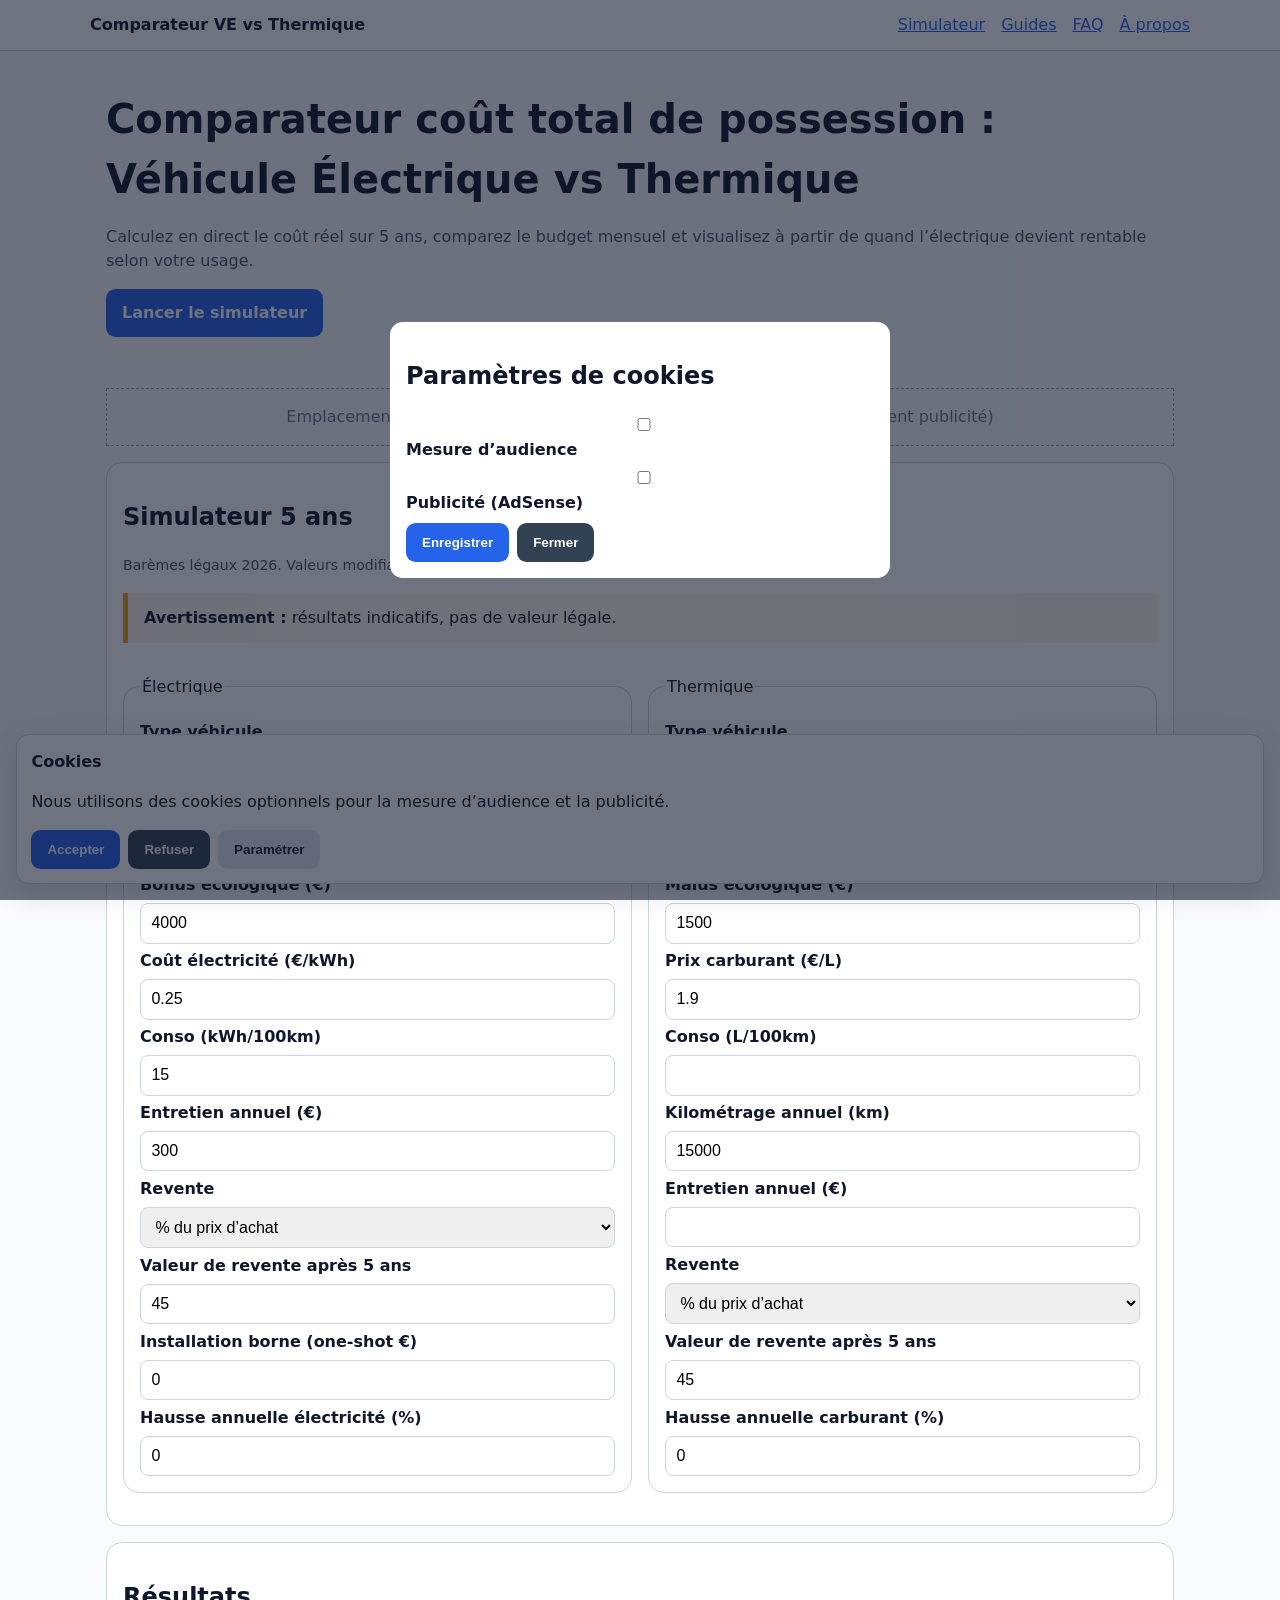
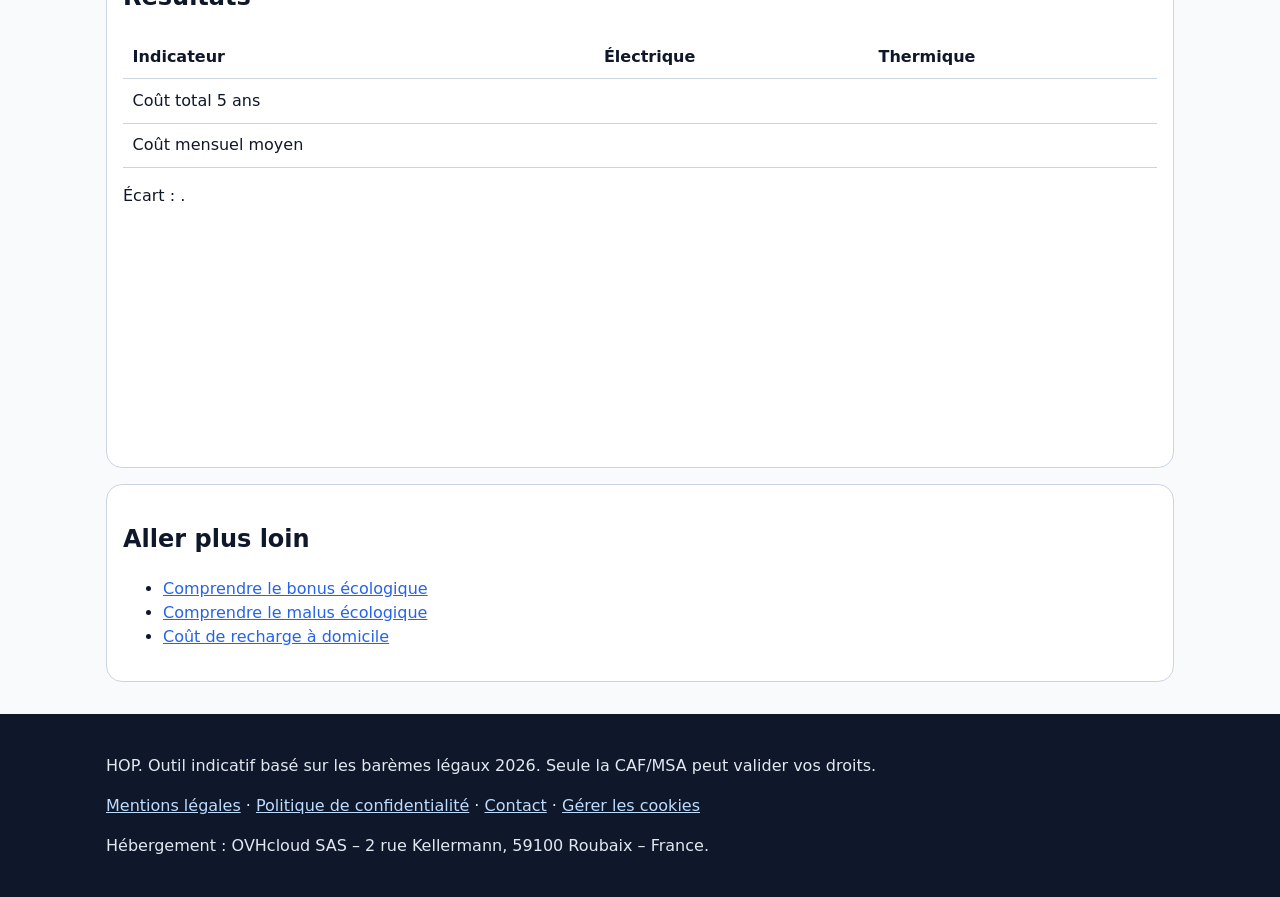
==== index.html @ 72871741 "Create full static EV vs thermal TCO website" ====
<!doctype html>
<html lang="fr">
<head>
  <meta charset="utf-8">
  <meta name="viewport" content="width=device-width,initial-scale=1">
  <title>Comparateur coût total 5 ans : véhicule électrique vs thermique</title>
  <meta name="description" content="Simulez le coût total de possession sur 5 ans d'une voiture électrique vs thermique : achat, bonus/malus, énergie, entretien, revente.">
  <link rel="canonical" href="https://example.com/">
  <meta property="og:title" content="Comparateur véhicule électrique vs thermique">
  <meta property="og:description" content="Calculateur statique et rapide du coût total de possession sur 5 ans.">
  <meta property="og:type" content="website">
  <meta property="og:url" content="https://example.com/">
  <meta name="twitter:card" content="summary_large_image">
  <link rel="stylesheet" href="assets/styles.css">
  <link rel="manifest" href="site.webmanifest">
</head>
<body>
<header class="site-header">
  <div class="container nav">
    <a class="brand" href="index.html">Comparateur VE vs Thermique</a>
    <nav aria-label="Navigation principale">
      <ul>
        <li><a href="index.html#simulateur">Simulateur</a></li>
        <li><a href="pages/bonus-ecologique.html">Guides</a></li>
        <li><a href="pages/faq.html">FAQ</a></li>
        <li><a href="pages/a-propos.html">À propos</a></li>
      </ul>
    </nav>
  </div>
</header>
<main class="container">
  <section class="hero">
    <h1>Comparateur coût total de possession : Véhicule Électrique vs Thermique</h1>
    <p>Calculez en direct le coût réel sur 5 ans, comparez le budget mensuel et visualisez à partir de quand l’électrique devient rentable selon votre usage.</p>
    <a class="btn" href="#simulateur">Lancer le simulateur</a>
  </section>
  <div class="ad-slot" aria-label="Emplacement publicitaire">Emplacement Google AdSense (script chargé uniquement avec consentement publicité)</div>
  <section id="simulateur" class="card">
    <h2>Simulateur 5 ans</h2>
    <p class="hint">Barèmes légaux <span data-site-year></span>. Valeurs modifiables dans <code>assets/config.js</code>.</p>
    <div class="notice"><strong>Avertissement :</strong> résultats indicatifs, pas de valeur légale.</div>
    <form id="simulator-form">
      <div class="grid grid-2">
        <fieldset class="card">
          <legend>Électrique</legend>
          <label for="ev-type">Type véhicule</label><select id="ev-type"><option value="citadine">Citadine</option><option value="suv">SUV</option><option value="utilitaire">Utilitaire</option></select>
          <label for="ev-price">Prix d’achat (€)</label><input id="ev-price" type="number" value="32000">
          <label for="ev-bonus">Bonus écologique (€)</label><input id="ev-bonus" type="number">
          <label for="electricity-price">Coût électricité (€/kWh)</label><input id="electricity-price" type="number" step="0.01">
          <label for="ev-consumption">Conso (kWh/100km)</label><input id="ev-consumption" type="number" step="0.1">
          <label for="ev-maintenance">Entretien annuel (€)</label><input id="ev-maintenance" type="number">
          <label for="ev-resale-type">Revente</label><select id="ev-resale-type"><option value="percent">% du prix d’achat</option><option value="value">Valeur fixe €</option></select>
          <label for="ev-resale">Valeur de revente après 5 ans</label><input id="ev-resale" type="number" value="45">
          <label for="charger-cost">Installation borne (one-shot €)</label><input id="charger-cost" type="number">
          <label for="electricity-increase">Hausse annuelle électricité (%)</label><input id="electricity-increase" type="number" step="0.1">
        </fieldset>
        <fieldset class="card">
          <legend>Thermique</legend>
          <label for="th-type">Type véhicule</label><select id="th-type"><option value="citadine">Citadine</option><option value="suv">SUV</option><option value="utilitaire">Utilitaire</option></select>
          <label for="th-price">Prix d’achat (€)</label><input id="th-price" type="number" value="26000">
          <label for="th-malus">Malus écologique (€)</label><input id="th-malus" type="number">
          <label for="fuel-price">Prix carburant (€/L)</label><input id="fuel-price" type="number" step="0.01">
          <label for="th-consumption">Conso (L/100km)</label><input id="th-consumption" type="number" step="0.1">
          <label for="annual-km">Kilométrage annuel (km)</label><input id="annual-km" type="number">
          <label for="th-maintenance">Entretien annuel (€)</label><input id="th-maintenance" type="number">
          <label for="th-resale-type">Revente</label><select id="th-resale-type"><option value="percent">% du prix d’achat</option><option value="value">Valeur fixe €</option></select>
          <label for="th-resale">Valeur de revente après 5 ans</label><input id="th-resale" type="number" value="45">
          <label for="fuel-increase">Hausse annuelle carburant (%)</label><input id="fuel-increase" type="number" step="0.1">
        </fieldset>
      </div>
    </form>
  </section>
  <section class="card">
    <h2>Résultats</h2>
    <table class="table"><thead><tr><th>Indicateur</th><th>Électrique</th><th>Thermique</th></tr></thead><tbody>
      <tr><td>Coût total 5 ans</td><td id="ev-total"></td><td id="th-total"></td></tr>
      <tr><td>Coût mensuel moyen</td><td id="ev-monthly"></td><td id="th-monthly"></td></tr>
    </tbody></table>
    <p><strong id="winner"></strong> Écart : <span id="difference"></span>.</p>
    <p id="breakeven"></p>
    <canvas id="result-chart" width="380" height="220" aria-label="Graphique comparatif" role="img"></canvas>
  </section>
  <section class="card">
    <h2>Aller plus loin</h2>
    <ul>
      <li><a href="pages/bonus-ecologique.html">Comprendre le bonus écologique</a></li>
      <li><a href="pages/malus-ecologique.html">Comprendre le malus écologique</a></li>
      <li><a href="pages/cout-recharge-domicile.html">Coût de recharge à domicile</a></li>
    </ul>
  </section>
</main>
<footer class="site-footer">
  <div class="container">
    <p data-legal-short></p>
    <p><a href="pages/mentions-legales.html">Mentions légales</a> · <a href="pages/politique-confidentialite.html">Politique de confidentialité</a> · <a href="pages/contact.html">Contact</a> · <a href="#" id="manage-cookies">Gérer les cookies</a></p>
    <p>Hébergement : OVHcloud SAS – 2 rue Kellermann, 59100 Roubaix – France.</p>
  </div>
</footer>
<div id="cookie-banner" class="cookie-banner" hidden>
  <strong>Cookies</strong>
  <p>Nous utilisons des cookies optionnels pour la mesure d’audience et la publicité.</p>
  <div class="cookie-actions"><button id="cookie-accept" class="btn">Accepter</button><button id="cookie-reject" class="btn secondary">Refuser</button><button id="cookie-settings" class="btn ghost">Paramétrer</button></div>
</div>
<div id="cookie-modal" class="cookie-modal" role="dialog" aria-modal="true" aria-labelledby="cookie-title" tabindex="-1" hidden>
  <article><h2 id="cookie-title">Paramètres de cookies</h2>
    <label><input type="checkbox" id="cookie-audience"> Mesure d’audience</label>
    <label><input type="checkbox" id="cookie-advertising"> Publicité (AdSense)</label>
    <div class="cookie-actions"><button id="cookie-save" class="btn">Enregistrer</button><button id="cookie-modal-close" class="btn secondary">Fermer</button></div>
  </article>
</div>
<script type="application/ld+json">{"@context":"https://schema.org","@type":"WebSite","name":"Comparateur VE vs Thermique","url":"https://example.com/"}</script>
<script src="assets/config.js"></script>
<script src="assets/utils.js"></script>
<script src="assets/seo.js"></script>
<script src="assets/cookies.js"></script>
<script src="assets/app.js"></script>
</body>
</html>
---- assets/styles.css ----
:root{--bg:#f8fafc;--card:#fff;--text:#0f172a;--muted:#475569;--primary:#2563eb;--accent:#16a34a;--border:#cbd5e1}
*{box-sizing:border-box}html,body{margin:0;padding:0;font-family:system-ui,-apple-system,Segoe UI,Roboto,sans-serif;color:var(--text);background:var(--bg);line-height:1.5}
a{color:var(--primary)}
.container{max-width:1100px;margin:0 auto;padding:0 1rem}
.site-header{position:sticky;top:0;background:#fff;border-bottom:1px solid var(--border);z-index:20}
.nav{display:flex;align-items:center;justify-content:space-between;padding:.8rem 0;gap:1rem}
.nav ul{display:flex;gap:1rem;list-style:none;padding:0;margin:0;flex-wrap:wrap}
.brand{font-weight:700;text-decoration:none;color:var(--text)}
.hero{padding:2.2rem 0}
.hero h1{font-size:clamp(1.5rem,5vw,2.5rem);margin:.2rem 0}.hero p{color:var(--muted)}
.btn{display:inline-block;background:var(--primary);color:#fff;padding:.75rem 1rem;border-radius:.6rem;text-decoration:none;border:0;cursor:pointer;font-weight:600}
.btn.secondary{background:#334155}.btn.ghost{background:#e2e8f0;color:#0f172a}
.card{background:var(--card);border:1px solid var(--border);border-radius:1rem;padding:1rem;margin:1rem 0}
.grid{display:grid;gap:1rem}.grid-2{grid-template-columns:1fr}
label{display:block;font-weight:600;margin:.35rem 0}.hint{font-size:.88rem;color:var(--muted)}
input,select{width:100%;padding:.65rem;border:1px solid var(--border);border-radius:.5rem;font-size:1rem}
.table{width:100%;border-collapse:collapse}.table th,.table td{padding:.6rem;border-bottom:1px solid var(--border);text-align:left}
.notice{border-left:5px solid #f59e0b;background:#fff7ed;padding:.8rem 1rem;margin:1rem 0}
.site-footer{margin-top:2rem;background:#0f172a;color:#e2e8f0;padding:1.5rem 0}.site-footer a{color:#bfdbfe}
.ad-slot{border:1px dashed #94a3b8;padding:1rem;text-align:center;color:#64748b;background:#f8fafc;margin:1rem 0}
.cookie-banner{position:fixed;left:1rem;right:1rem;bottom:1rem;background:#fff;border:1px solid var(--border);border-radius:.8rem;padding:.9rem;box-shadow:0 10px 30px rgba(0,0,0,.12);z-index:40}
.cookie-actions{display:flex;gap:.5rem;flex-wrap:wrap;margin-top:.5rem}
.cookie-modal{position:fixed;inset:0;background:rgba(15,23,42,.6);display:grid;place-items:center;z-index:50}
.cookie-modal article{background:#fff;border-radius:.8rem;padding:1rem;max-width:500px;width:94%}
.breadcrumb{font-size:.9rem;color:var(--muted);margin:.8rem 0}
@media(min-width:900px){.grid-2{grid-template-columns:1fr 1fr}}
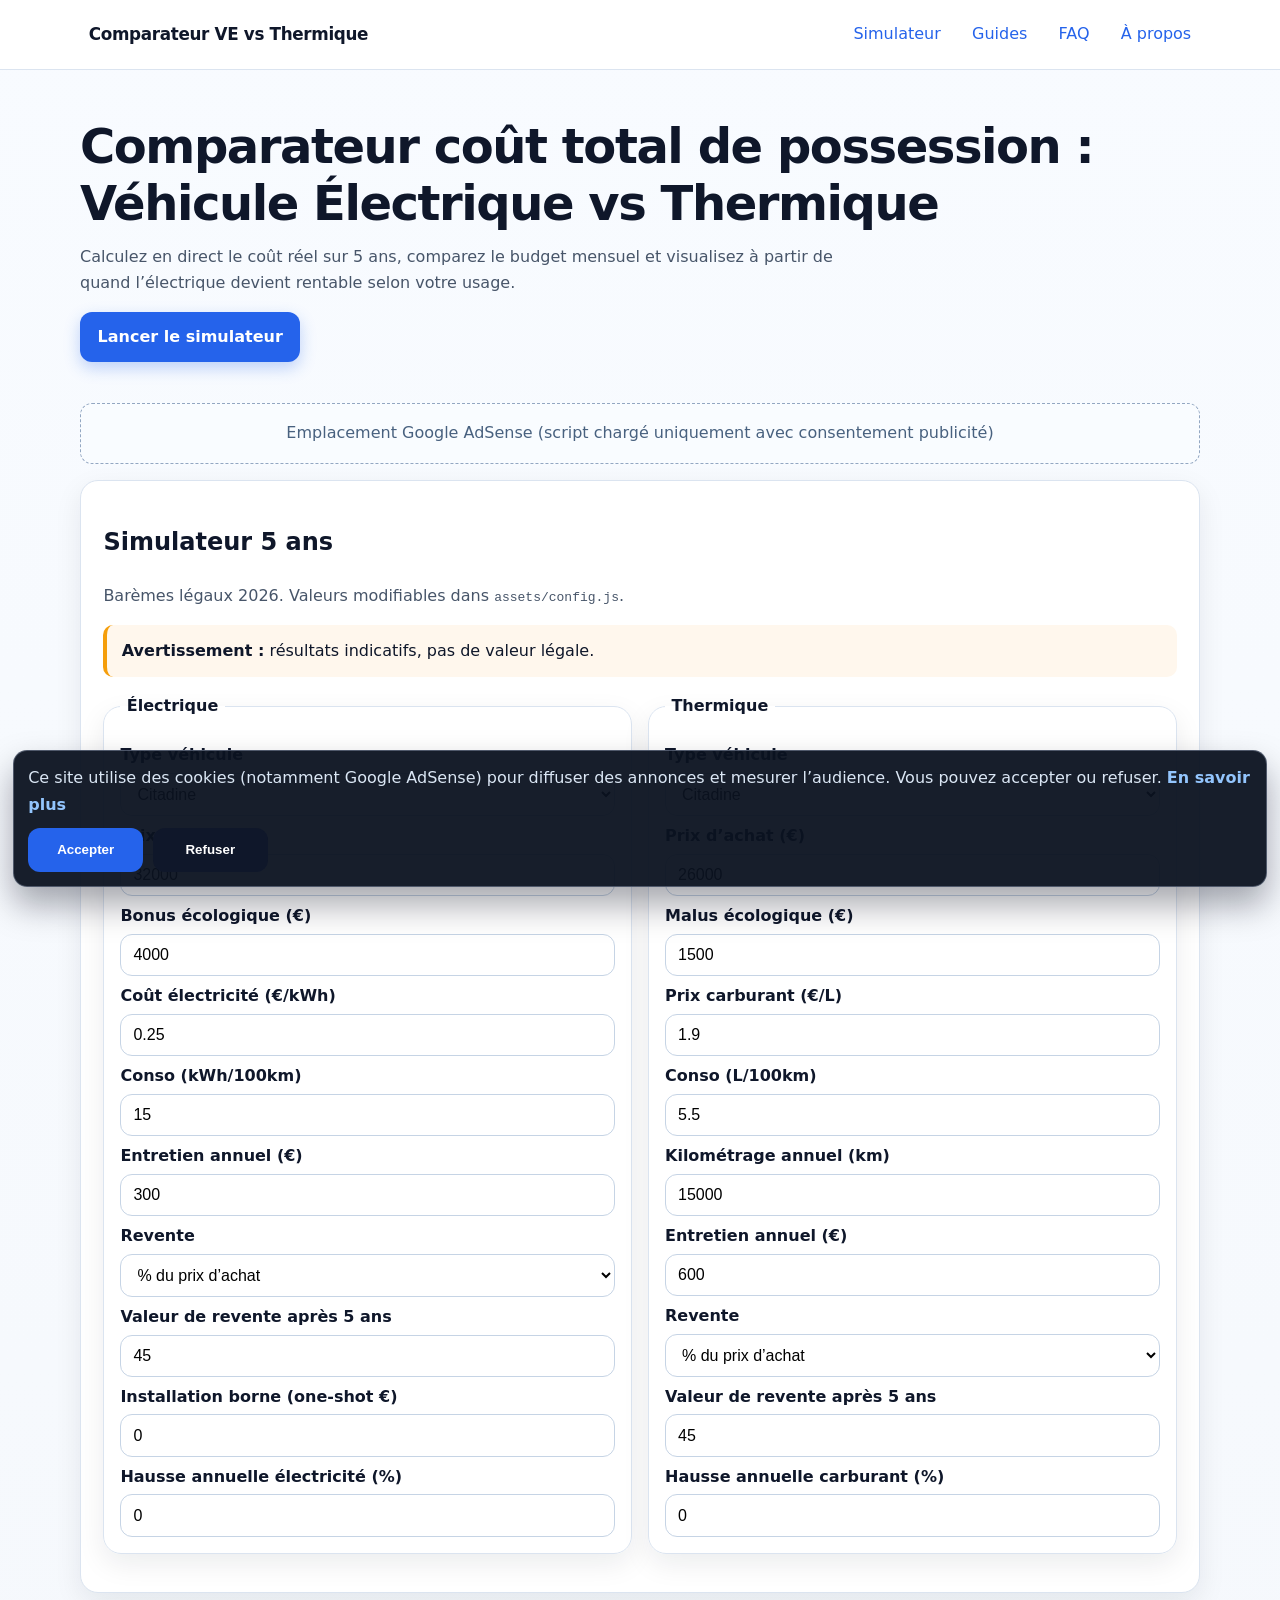
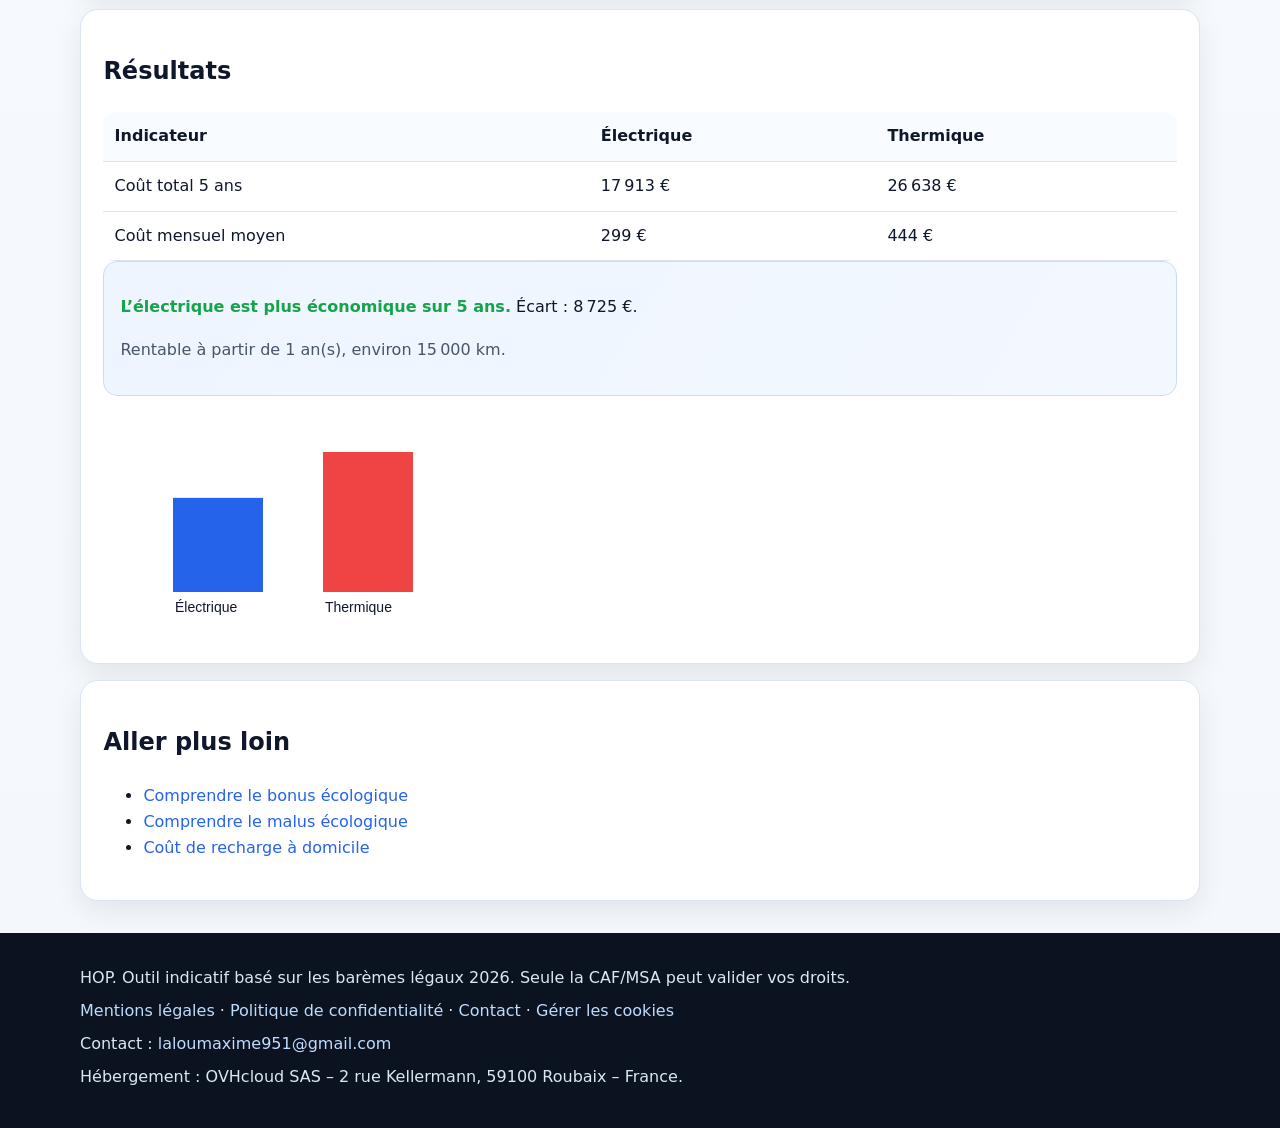
==== commit 75e74306: "Fix stray markup after cookie banner refactor" ====
--- a/index.html
+++ b/index.html
@@ -76,8 +76,7 @@
       <tr><td>Coût total 5 ans</td><td id="ev-total"></td><td id="th-total"></td></tr>
       <tr><td>Coût mensuel moyen</td><td id="ev-monthly"></td><td id="th-monthly"></td></tr>
     </tbody></table>
-    <p><strong id="winner"></strong> Écart : <span id="difference"></span>.</p>
-    <p id="breakeven"></p>
+    <div id="result-summary" class="result-summary"><p><strong id="winner"></strong> Écart : <span id="difference"></span>.</p><p id="breakeven"></p></div>
     <canvas id="result-chart" width="380" height="220" aria-label="Graphique comparatif" role="img"></canvas>
   </section>
   <section class="card">
@@ -93,20 +92,13 @@
   <div class="container">
     <p data-legal-short></p>
     <p><a href="pages/mentions-legales.html">Mentions légales</a> · <a href="pages/politique-confidentialite.html">Politique de confidentialité</a> · <a href="pages/contact.html">Contact</a> · <a href="#" id="manage-cookies">Gérer les cookies</a></p>
+    <p>Contact : <a href="mailto:laloumaxime951@gmail.com">laloumaxime951@gmail.com</a></p>
     <p>Hébergement : OVHcloud SAS – 2 rue Kellermann, 59100 Roubaix – France.</p>
   </div>
 </footer>
 <div id="cookie-banner" class="cookie-banner" hidden>
-  <strong>Cookies</strong>
-  <p>Nous utilisons des cookies optionnels pour la mesure d’audience et la publicité.</p>
-  <div class="cookie-actions"><button id="cookie-accept" class="btn">Accepter</button><button id="cookie-reject" class="btn secondary">Refuser</button><button id="cookie-settings" class="btn ghost">Paramétrer</button></div>
-</div>
-<div id="cookie-modal" class="cookie-modal" role="dialog" aria-modal="true" aria-labelledby="cookie-title" tabindex="-1" hidden>
-  <article><h2 id="cookie-title">Paramètres de cookies</h2>
-    <label><input type="checkbox" id="cookie-audience"> Mesure d’audience</label>
-    <label><input type="checkbox" id="cookie-advertising"> Publicité (AdSense)</label>
-    <div class="cookie-actions"><button id="cookie-save" class="btn">Enregistrer</button><button id="cookie-modal-close" class="btn secondary">Fermer</button></div>
-  </article>
+  <p>Ce site utilise des cookies (notamment Google AdSense) pour diffuser des annonces et mesurer l’audience. Vous pouvez accepter ou refuser. <a href="pages/politique-confidentialite.html">En savoir plus</a></p>
+  <div class="cookie-actions"><button id="cookie-accept" class="btn">Accepter</button><button id="cookie-reject" class="btn secondary">Refuser</button></div>
 </div>
 <script type="application/ld+json">{"@context":"https://schema.org","@type":"WebSite","name":"Comparateur VE vs Thermique","url":"https://example.com/"}</script>
 <script src="assets/config.js"></script>
--- a/assets/styles.css
+++ b/assets/styles.css
@@ -1,26 +1,216 @@
-:root{--bg:#f8fafc;--card:#fff;--text:#0f172a;--muted:#475569;--primary:#2563eb;--accent:#16a34a;--border:#cbd5e1}
-*{box-sizing:border-box}html,body{margin:0;padding:0;font-family:system-ui,-apple-system,Segoe UI,Roboto,sans-serif;color:var(--text);background:var(--bg);line-height:1.5}
-a{color:var(--primary)}
-.container{max-width:1100px;margin:0 auto;padding:0 1rem}
-.site-header{position:sticky;top:0;background:#fff;border-bottom:1px solid var(--border);z-index:20}
-.nav{display:flex;align-items:center;justify-content:space-between;padding:.8rem 0;gap:1rem}
-.nav ul{display:flex;gap:1rem;list-style:none;padding:0;margin:0;flex-wrap:wrap}
-.brand{font-weight:700;text-decoration:none;color:var(--text)}
-.hero{padding:2.2rem 0}
-.hero h1{font-size:clamp(1.5rem,5vw,2.5rem);margin:.2rem 0}.hero p{color:var(--muted)}
-.btn{display:inline-block;background:var(--primary);color:#fff;padding:.75rem 1rem;border-radius:.6rem;text-decoration:none;border:0;cursor:pointer;font-weight:600}
-.btn.secondary{background:#334155}.btn.ghost{background:#e2e8f0;color:#0f172a}
-.card{background:var(--card);border:1px solid var(--border);border-radius:1rem;padding:1rem;margin:1rem 0}
-.grid{display:grid;gap:1rem}.grid-2{grid-template-columns:1fr}
-label{display:block;font-weight:600;margin:.35rem 0}.hint{font-size:.88rem;color:var(--muted)}
-input,select{width:100%;padding:.65rem;border:1px solid var(--border);border-radius:.5rem;font-size:1rem}
-.table{width:100%;border-collapse:collapse}.table th,.table td{padding:.6rem;border-bottom:1px solid var(--border);text-align:left}
-.notice{border-left:5px solid #f59e0b;background:#fff7ed;padding:.8rem 1rem;margin:1rem 0}
-.site-footer{margin-top:2rem;background:#0f172a;color:#e2e8f0;padding:1.5rem 0}.site-footer a{color:#bfdbfe}
-.ad-slot{border:1px dashed #94a3b8;padding:1rem;text-align:center;color:#64748b;background:#f8fafc;margin:1rem 0}
-.cookie-banner{position:fixed;left:1rem;right:1rem;bottom:1rem;background:#fff;border:1px solid var(--border);border-radius:.8rem;padding:.9rem;box-shadow:0 10px 30px rgba(0,0,0,.12);z-index:40}
-.cookie-actions{display:flex;gap:.5rem;flex-wrap:wrap;margin-top:.5rem}
-.cookie-modal{position:fixed;inset:0;background:rgba(15,23,42,.6);display:grid;place-items:center;z-index:50}
-.cookie-modal article{background:#fff;border-radius:.8rem;padding:1rem;max-width:500px;width:94%}
-.breadcrumb{font-size:.9rem;color:var(--muted);margin:.8rem 0}
-@media(min-width:900px){.grid-2{grid-template-columns:1fr 1fr}}
+:root {
+  --bg: #f4f7fb;
+  --surface: #ffffff;
+  --surface-soft: #f8fbff;
+  --text: #0f172a;
+  --muted: #475569;
+  --primary: #2563eb;
+  --primary-dark: #1d4ed8;
+  --success: #16a34a;
+  --border: #dbe4f0;
+  --shadow: 0 10px 28px rgba(15, 23, 42, 0.08);
+  --radius: 18px;
+}
+
+* { box-sizing: border-box; }
+html, body {
+  margin: 0;
+  padding: 0;
+  font-family: Inter, system-ui, -apple-system, Segoe UI, Roboto, sans-serif;
+  color: var(--text);
+  background: linear-gradient(180deg, #f8fbff 0%, #f4f7fb 100%);
+  line-height: 1.65;
+}
+
+a { color: var(--primary); text-decoration: none; }
+a:hover { text-decoration: underline; }
+
+.container { width: min(1120px, 92vw); margin: 0 auto; }
+
+.site-header {
+  position: sticky;
+  top: 0;
+  z-index: 20;
+  backdrop-filter: blur(8px);
+  background: rgba(255, 255, 255, 0.92);
+  border-bottom: 1px solid var(--border);
+}
+
+.nav {
+  display: flex;
+  align-items: center;
+  justify-content: space-between;
+  gap: 1rem;
+  padding: 0.9rem 0;
+}
+
+.brand {
+  font-weight: 800;
+  font-size: 1.05rem;
+  letter-spacing: -0.02em;
+  color: var(--text);
+}
+
+.nav ul {
+  display: flex;
+  flex-wrap: wrap;
+  list-style: none;
+  padding: 0;
+  margin: 0;
+  gap: 0.85rem;
+}
+
+.nav a {
+  padding: 0.4rem 0.55rem;
+  border-radius: 10px;
+}
+
+.nav a:focus-visible,
+.btn:focus-visible,
+input:focus-visible,
+select:focus-visible {
+  outline: 3px solid #93c5fd;
+  outline-offset: 2px;
+}
+
+.hero { padding: 3rem 0 1.6rem; }
+.hero h1 {
+  margin: 0 0 0.75rem;
+  font-size: clamp(1.85rem, 4.4vw, 3rem);
+  line-height: 1.18;
+  letter-spacing: -0.03em;
+}
+.hero p {
+  margin: 0 0 1rem;
+  color: var(--muted);
+  max-width: 780px;
+}
+
+.btn {
+  display: inline-flex;
+  align-items: center;
+  justify-content: center;
+  border: 0;
+  border-radius: 12px;
+  padding: 0.72rem 1.1rem;
+  min-height: 44px;
+  cursor: pointer;
+  background: var(--primary);
+  color: #fff;
+  font-weight: 700;
+  transition: transform .15s ease, background .2s ease, box-shadow .2s ease;
+  box-shadow: 0 6px 16px rgba(37, 99, 235, 0.28);
+}
+
+.btn:hover { background: var(--primary-dark); text-decoration: none; transform: translateY(-1px); }
+.btn:active { transform: translateY(0); }
+.btn.secondary { background: #0f172a; box-shadow: 0 6px 16px rgba(15, 23, 42, 0.24); }
+.btn.ghost {
+  background: #e2e8f0;
+  color: #0f172a;
+  box-shadow: none;
+}
+
+.card {
+  background: var(--surface);
+  border: 1px solid var(--border);
+  border-radius: var(--radius);
+  box-shadow: var(--shadow);
+  padding: 1.2rem;
+  margin: 1rem 0;
+}
+
+.grid { display: grid; gap: 1rem; }
+.grid-2 { grid-template-columns: 1fr; }
+fieldset.card { padding: 1rem; }
+legend { font-weight: 800; padding: 0 0.4rem; }
+label { display: block; font-weight: 650; margin: 0.45rem 0 0.25rem; }
+input, select {
+  width: 100%;
+  border: 1px solid #c6d4e5;
+  border-radius: 12px;
+  background: #fff;
+  padding: 0.7rem 0.75rem;
+  font-size: 1rem;
+}
+.hint { color: var(--muted); }
+.notice {
+  border-left: 4px solid #f59e0b;
+  border-radius: 10px;
+  background: #fff7ed;
+  padding: 0.8rem 0.9rem;
+}
+
+.result-summary {
+  background: linear-gradient(120deg, #eef5ff 0%, #f3f8ff 100%);
+  border: 1px solid #c9dcff;
+  border-radius: 14px;
+  padding: 1rem;
+  margin-bottom: 1rem;
+  animation: fade-up .38s ease both;
+}
+
+#winner { color: var(--success); }
+#breakeven { margin-top: 0.4rem; color: var(--muted); }
+
+.table {
+  width: 100%;
+  border-collapse: collapse;
+  border-radius: 12px;
+  overflow: hidden;
+}
+.table th, .table td {
+  padding: 0.7rem;
+  border-bottom: 1px solid var(--border);
+}
+.table th { text-align: left; background: #f8fbff; }
+
+.ad-slot {
+  border: 1px dashed #93a7c2;
+  color: #48617f;
+  border-radius: 12px;
+  background: #f9fcff;
+  text-align: center;
+  padding: 1rem;
+  margin: 1rem 0;
+}
+
+.breadcrumb { color: var(--muted); font-size: 0.92rem; margin: 1rem 0 0.2rem; }
+
+.site-footer {
+  margin-top: 2rem;
+  background: #0b1220;
+  color: #dbe7f5;
+  padding: 1.6rem 0 5rem;
+}
+.site-footer a { color: #bfdbfe; }
+.site-footer p { margin: 0.4rem 0; }
+
+.cookie-banner {
+  position: fixed;
+  left: 0.8rem;
+  right: 0.8rem;
+  bottom: 0.8rem;
+  z-index: 30;
+  background: rgba(11, 18, 32, 0.95);
+  color: #f8fafc;
+  border: 1px solid rgba(148, 163, 184, 0.45);
+  border-radius: 14px;
+  box-shadow: 0 18px 34px rgba(2, 6, 23, 0.35);
+  padding: 0.9rem;
+}
+.cookie-banner p { margin: 0 0 0.6rem; color: #dbe7f5; }
+.cookie-actions { display: flex; gap: 0.6rem; align-items: center; flex-wrap: wrap; }
+.cookie-banner .btn { box-shadow: none; min-width: 115px; }
+.cookie-banner a { color: #93c5fd; font-weight: 700; }
+
+@keyframes fade-up {
+  from { opacity: 0; transform: translateY(6px); }
+  to { opacity: 1; transform: translateY(0); }
+}
+
+@media (min-width: 900px) {
+  .grid-2 { grid-template-columns: 1fr 1fr; }
+  .card { padding: 1.4rem; }
+  .site-footer { padding-bottom: 2rem; }
+}
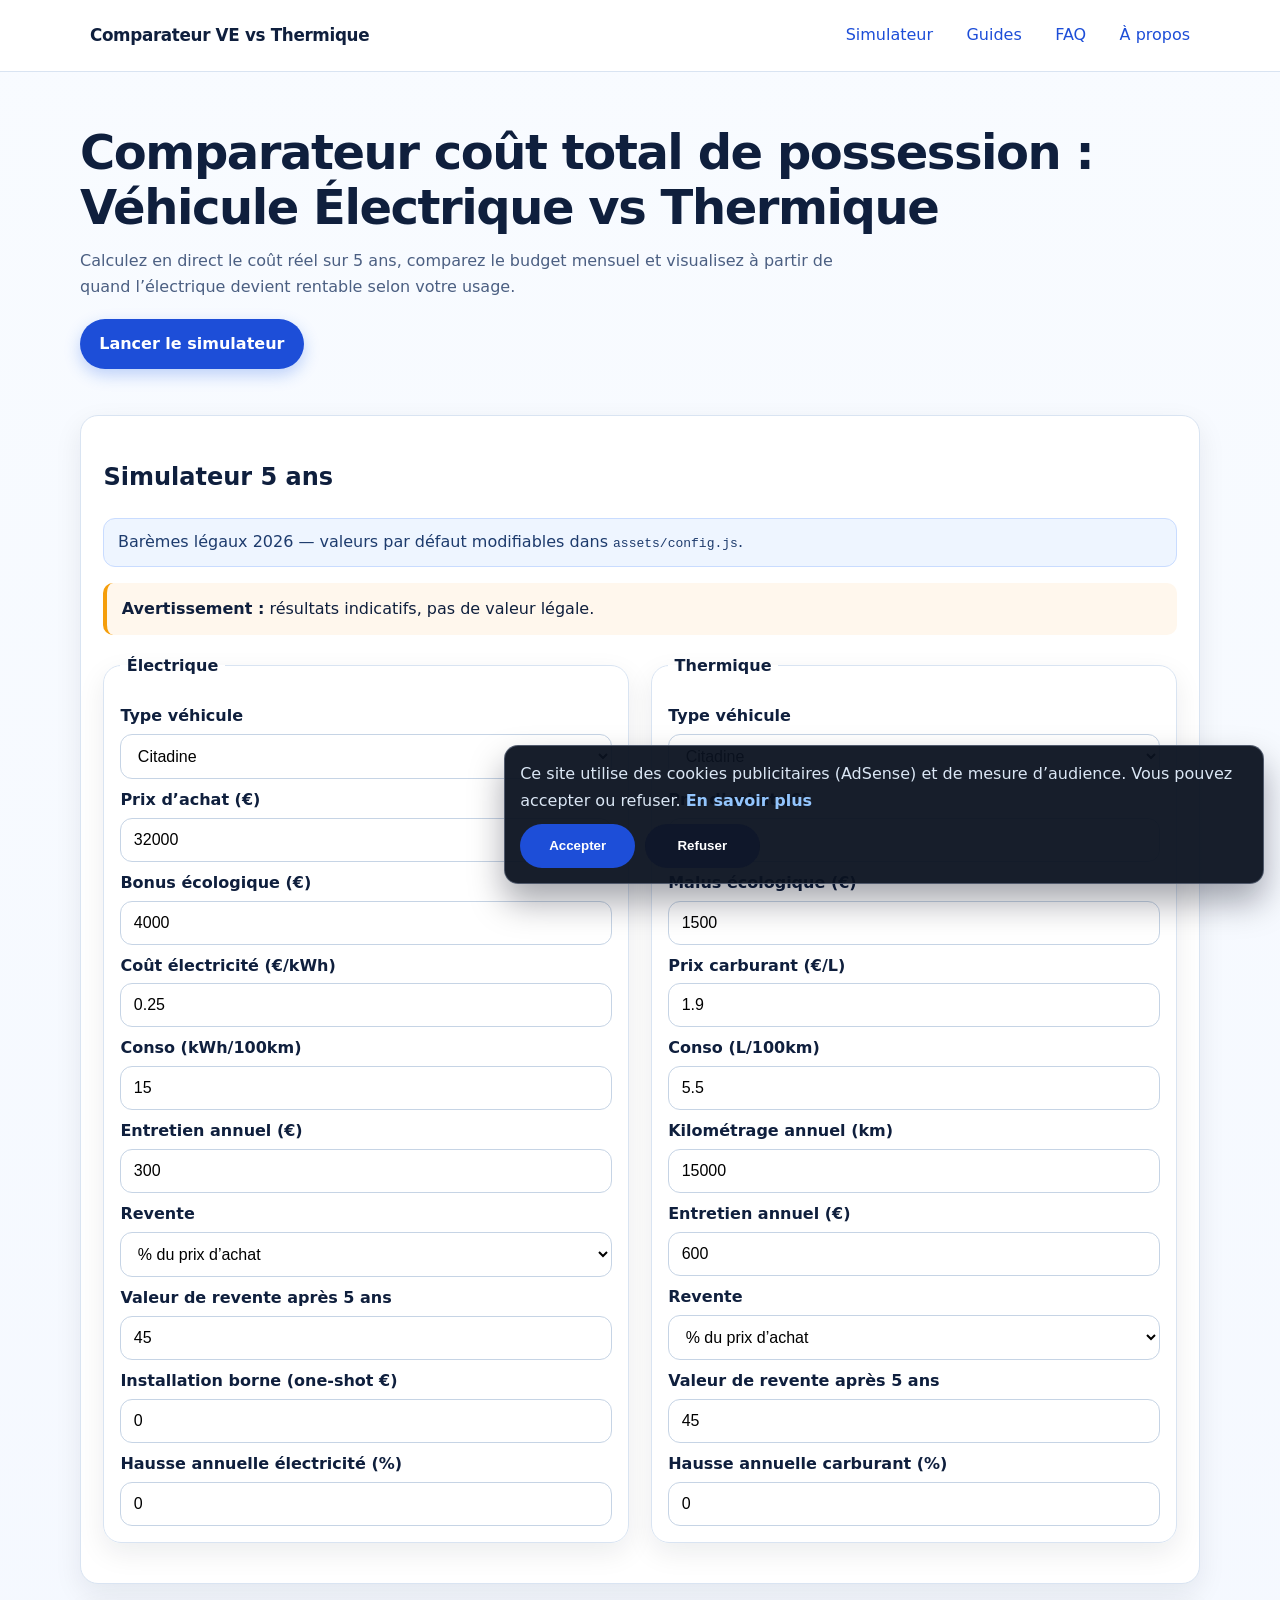
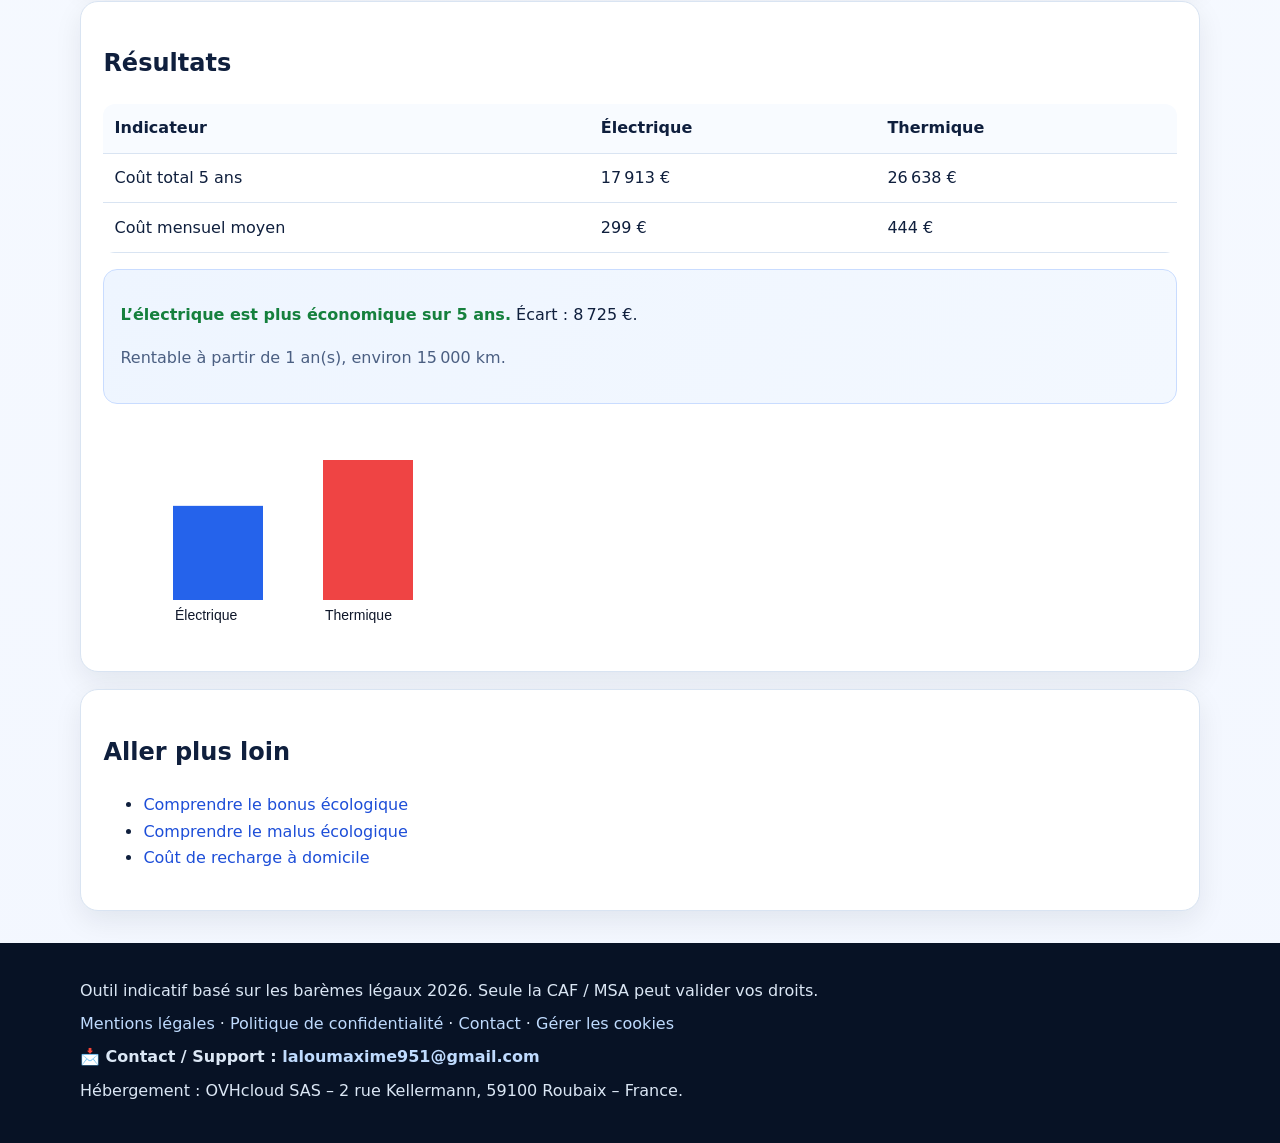
==== commit f00e8edd: "Modernise UX et cookies non bloquants avec AdSense conditionnel" ====
--- a/index.html
+++ b/index.html
@@ -34,10 +34,10 @@
     <p>Calculez en direct le coût réel sur 5 ans, comparez le budget mensuel et visualisez à partir de quand l’électrique devient rentable selon votre usage.</p>
     <a class="btn" href="#simulateur">Lancer le simulateur</a>
   </section>
-  <div class="ad-slot" aria-label="Emplacement publicitaire">Emplacement Google AdSense (script chargé uniquement avec consentement publicité)</div>
+  <div id="adsense-container"></div>
   <section id="simulateur" class="card">
     <h2>Simulateur 5 ans</h2>
-    <p class="hint">Barèmes légaux <span data-site-year></span>. Valeurs modifiables dans <code>assets/config.js</code>.</p>
+    <p class="simu-info">Barèmes légaux <span data-site-year></span> — valeurs par défaut modifiables dans <code>assets/config.js</code>.</p>
     <div class="notice"><strong>Avertissement :</strong> résultats indicatifs, pas de valeur légale.</div>
     <form id="simulator-form">
       <div class="grid grid-2">
@@ -91,13 +91,13 @@
 <footer class="site-footer">
   <div class="container">
     <p data-legal-short></p>
-    <p><a href="pages/mentions-legales.html">Mentions légales</a> · <a href="pages/politique-confidentialite.html">Politique de confidentialité</a> · <a href="pages/contact.html">Contact</a> · <a href="#" id="manage-cookies">Gérer les cookies</a></p>
-    <p>Contact : <a href="mailto:laloumaxime951@gmail.com">laloumaxime951@gmail.com</a></p>
+    <p><a href="pages/mentions-legales.html">Mentions légales</a> · <a href="pages/politique-confidentialite.html">Politique de confidentialité</a> · <a href="pages/contact.html">Contact</a> · <a href="#" data-manage-cookies>Gérer les cookies</a></p>
+    <p class="footer-contact">📩 Contact / Support : <a href="mailto:laloumaxime951@gmail.com">laloumaxime951@gmail.com</a></p>
     <p>Hébergement : OVHcloud SAS – 2 rue Kellermann, 59100 Roubaix – France.</p>
   </div>
 </footer>
-<div id="cookie-banner" class="cookie-banner" hidden>
-  <p>Ce site utilise des cookies (notamment Google AdSense) pour diffuser des annonces et mesurer l’audience. Vous pouvez accepter ou refuser. <a href="pages/politique-confidentialite.html">En savoir plus</a></p>
+<div id="cookie-banner" class="cookie-banner" aria-live="polite" aria-hidden="true" hidden>
+  <p>Ce site utilise des cookies publicitaires (AdSense) et de mesure d’audience. Vous pouvez accepter ou refuser. <a href="pages/politique-confidentialite.html">En savoir plus</a></p>
   <div class="cookie-actions"><button id="cookie-accept" class="btn">Accepter</button><button id="cookie-reject" class="btn secondary">Refuser</button></div>
 </div>
 <script type="application/ld+json">{"@context":"https://schema.org","@type":"WebSite","name":"Comparateur VE vs Thermique","url":"https://example.com/"}</script>
--- a/assets/styles.css
+++ b/assets/styles.css
@@ -1,13 +1,14 @@
 :root {
-  --bg: #f4f7fb;
+  --bg: #f3f7ff;
   --surface: #ffffff;
   --surface-soft: #f8fbff;
-  --text: #0f172a;
-  --muted: #475569;
-  --primary: #2563eb;
-  --primary-dark: #1d4ed8;
-  --success: #16a34a;
-  --border: #dbe4f0;
+  --text: #0f1f3d;
+  --muted: #4b5f82;
+  --primary: #1d4ed8;
+  --primary-dark: #1e40af;
+  --accent: #0ea5e9;
+  --success: #15803d;
+  --border: #d9e4f2;
   --shadow: 0 10px 28px rgba(15, 23, 42, 0.08);
   --radius: 18px;
 }
@@ -18,10 +19,11 @@
   padding: 0;
   font-family: Inter, system-ui, -apple-system, Segoe UI, Roboto, sans-serif;
   color: var(--text);
-  background: linear-gradient(180deg, #f8fbff 0%, #f4f7fb 100%);
+  background: linear-gradient(180deg, #f8fbff 0%, var(--bg) 100%);
   line-height: 1.65;
 }
 
+img, canvas { max-width: 100%; }
 a { color: var(--primary); text-decoration: none; }
 a:hover { text-decoration: underline; }
 
@@ -61,29 +63,30 @@
 }
 
 .nav a {
-  padding: 0.4rem 0.55rem;
+  padding: 0.45rem 0.62rem;
   border-radius: 10px;
 }
 
 .nav a:focus-visible,
 .btn:focus-visible,
 input:focus-visible,
-select:focus-visible {
+select:focus-visible,
+[data-manage-cookies]:focus-visible {
   outline: 3px solid #93c5fd;
   outline-offset: 2px;
 }
 
-.hero { padding: 3rem 0 1.6rem; }
+.hero { padding: 3.3rem 0 1.8rem; }
 .hero h1 {
   margin: 0 0 0.75rem;
   font-size: clamp(1.85rem, 4.4vw, 3rem);
-  line-height: 1.18;
+  line-height: 1.16;
   letter-spacing: -0.03em;
 }
 .hero p {
-  margin: 0 0 1rem;
+  margin: 0 0 1.15rem;
   color: var(--muted);
-  max-width: 780px;
+  max-width: 800px;
 }
 
 .btn {
@@ -91,8 +94,8 @@
   align-items: center;
   justify-content: center;
   border: 0;
-  border-radius: 12px;
-  padding: 0.72rem 1.1rem;
+  border-radius: 999px;
+  padding: 0.72rem 1.2rem;
   min-height: 44px;
   cursor: pointer;
   background: var(--primary);
@@ -105,11 +108,7 @@
 .btn:hover { background: var(--primary-dark); text-decoration: none; transform: translateY(-1px); }
 .btn:active { transform: translateY(0); }
 .btn.secondary { background: #0f172a; box-shadow: 0 6px 16px rgba(15, 23, 42, 0.24); }
-.btn.ghost {
-  background: #e2e8f0;
-  color: #0f172a;
-  box-shadow: none;
-}
+.btn.ghost { background: #dbeafe; color: #0f172a; box-shadow: none; }
 
 .card {
   background: var(--surface);
@@ -117,23 +116,30 @@
   border-radius: var(--radius);
   box-shadow: var(--shadow);
   padding: 1.2rem;
-  margin: 1rem 0;
+  margin: 1.1rem 0;
 }
 
 .grid { display: grid; gap: 1rem; }
 .grid-2 { grid-template-columns: 1fr; }
 fieldset.card { padding: 1rem; }
 legend { font-weight: 800; padding: 0 0.4rem; }
-label { display: block; font-weight: 650; margin: 0.45rem 0 0.25rem; }
+label { display: block; font-weight: 650; margin: 0.5rem 0 0.28rem; }
 input, select {
   width: 100%;
   border: 1px solid #c6d4e5;
   border-radius: 12px;
   background: #fff;
-  padding: 0.7rem 0.75rem;
+  padding: 0.75rem 0.78rem;
   font-size: 1rem;
 }
 .hint { color: var(--muted); }
+.simu-info {
+  background: #eef5ff;
+  border: 1px solid #c9dcff;
+  color: #1d3b6d;
+  border-radius: 12px;
+  padding: 0.65rem 0.85rem;
+}
 .notice {
   border-left: 4px solid #f59e0b;
   border-radius: 10px;
@@ -146,7 +152,7 @@
   border: 1px solid #c9dcff;
   border-radius: 14px;
   padding: 1rem;
-  margin-bottom: 1rem;
+  margin: 1rem 0;
   animation: fade-up .38s ease both;
 }
 
@@ -165,26 +171,22 @@
 }
 .table th { text-align: left; background: #f8fbff; }
 
-.ad-slot {
-  border: 1px dashed #93a7c2;
-  color: #48617f;
-  border-radius: 12px;
-  background: #f9fcff;
-  text-align: center;
-  padding: 1rem;
+#adsense-container {
   margin: 1rem 0;
+  min-height: 0;
 }
 
 .breadcrumb { color: var(--muted); font-size: 0.92rem; margin: 1rem 0 0.2rem; }
 
 .site-footer {
   margin-top: 2rem;
-  background: #0b1220;
+  background: #071225;
   color: #dbe7f5;
-  padding: 1.6rem 0 5rem;
+  padding: 1.8rem 0 5rem;
 }
 .site-footer a { color: #bfdbfe; }
-.site-footer p { margin: 0.4rem 0; }
+.site-footer p { margin: 0.42rem 0; }
+.footer-contact { font-weight: 600; }
 
 .cookie-banner {
   position: fixed;
@@ -197,7 +199,7 @@
   border: 1px solid rgba(148, 163, 184, 0.45);
   border-radius: 14px;
   box-shadow: 0 18px 34px rgba(2, 6, 23, 0.35);
-  padding: 0.9rem;
+  padding: 0.95rem;
 }
 .cookie-banner p { margin: 0 0 0.6rem; color: #dbe7f5; }
 .cookie-actions { display: flex; gap: 0.6rem; align-items: center; flex-wrap: wrap; }
@@ -210,7 +212,13 @@
 }
 
 @media (min-width: 900px) {
-  .grid-2 { grid-template-columns: 1fr 1fr; }
+  .grid-2 { grid-template-columns: 1fr 1fr; gap: 1.4rem; }
   .card { padding: 1.4rem; }
   .site-footer { padding-bottom: 2rem; }
-}
+  .cookie-banner {
+    left: auto;
+    right: 1rem;
+    bottom: 1rem;
+    width: min(760px, calc(100vw - 2rem));
+  }
+}
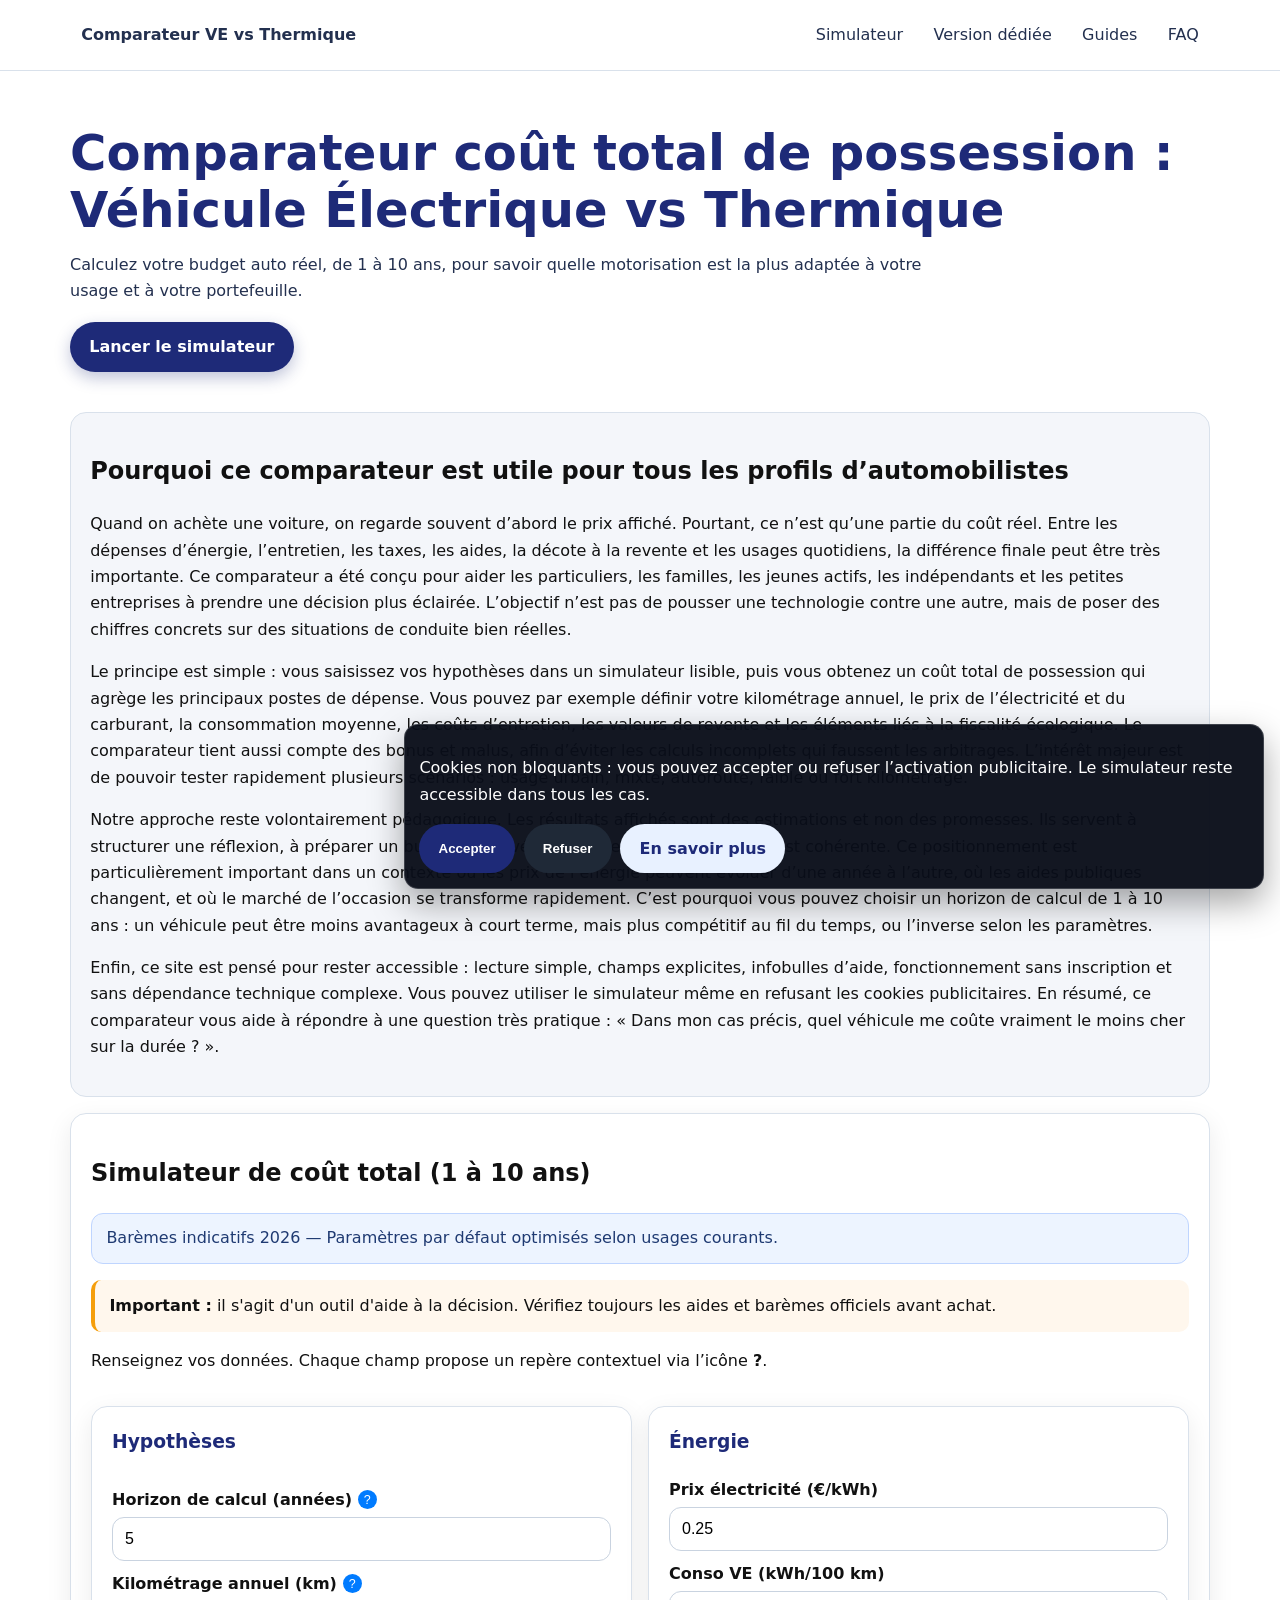
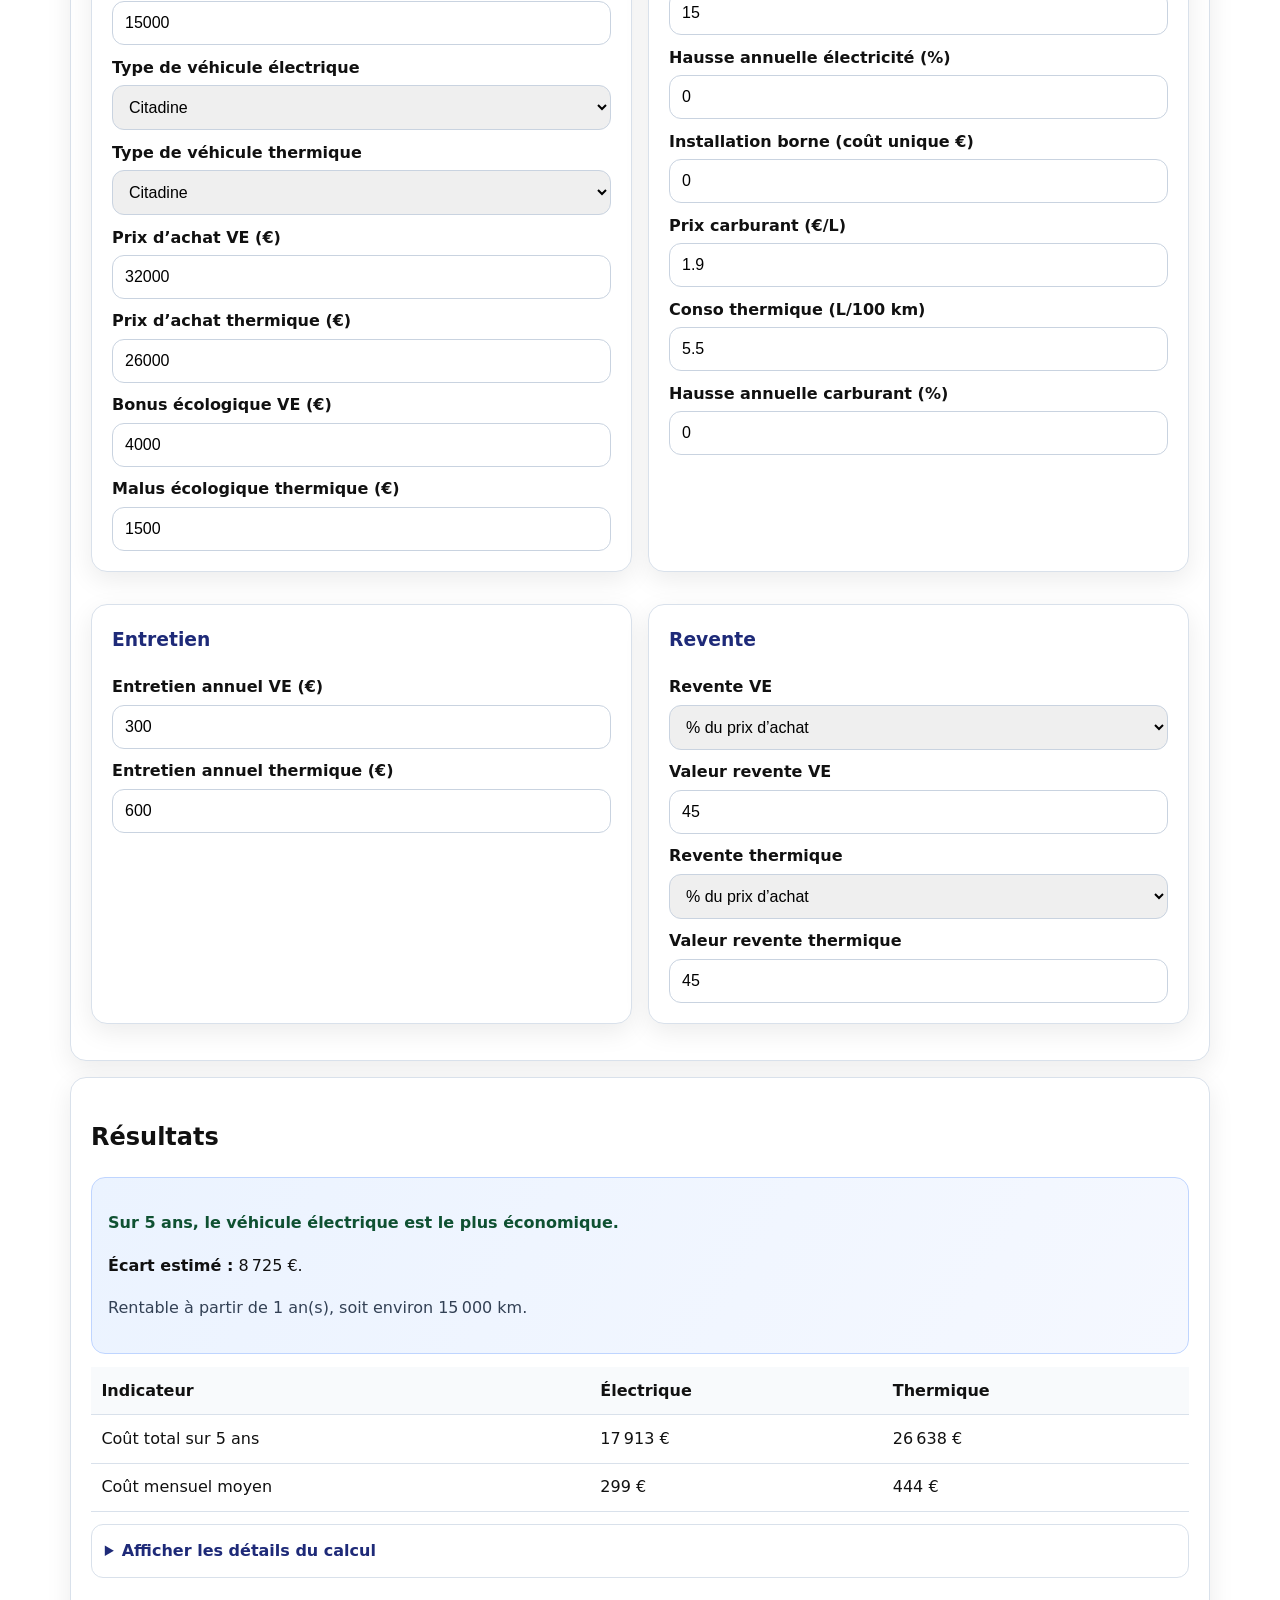
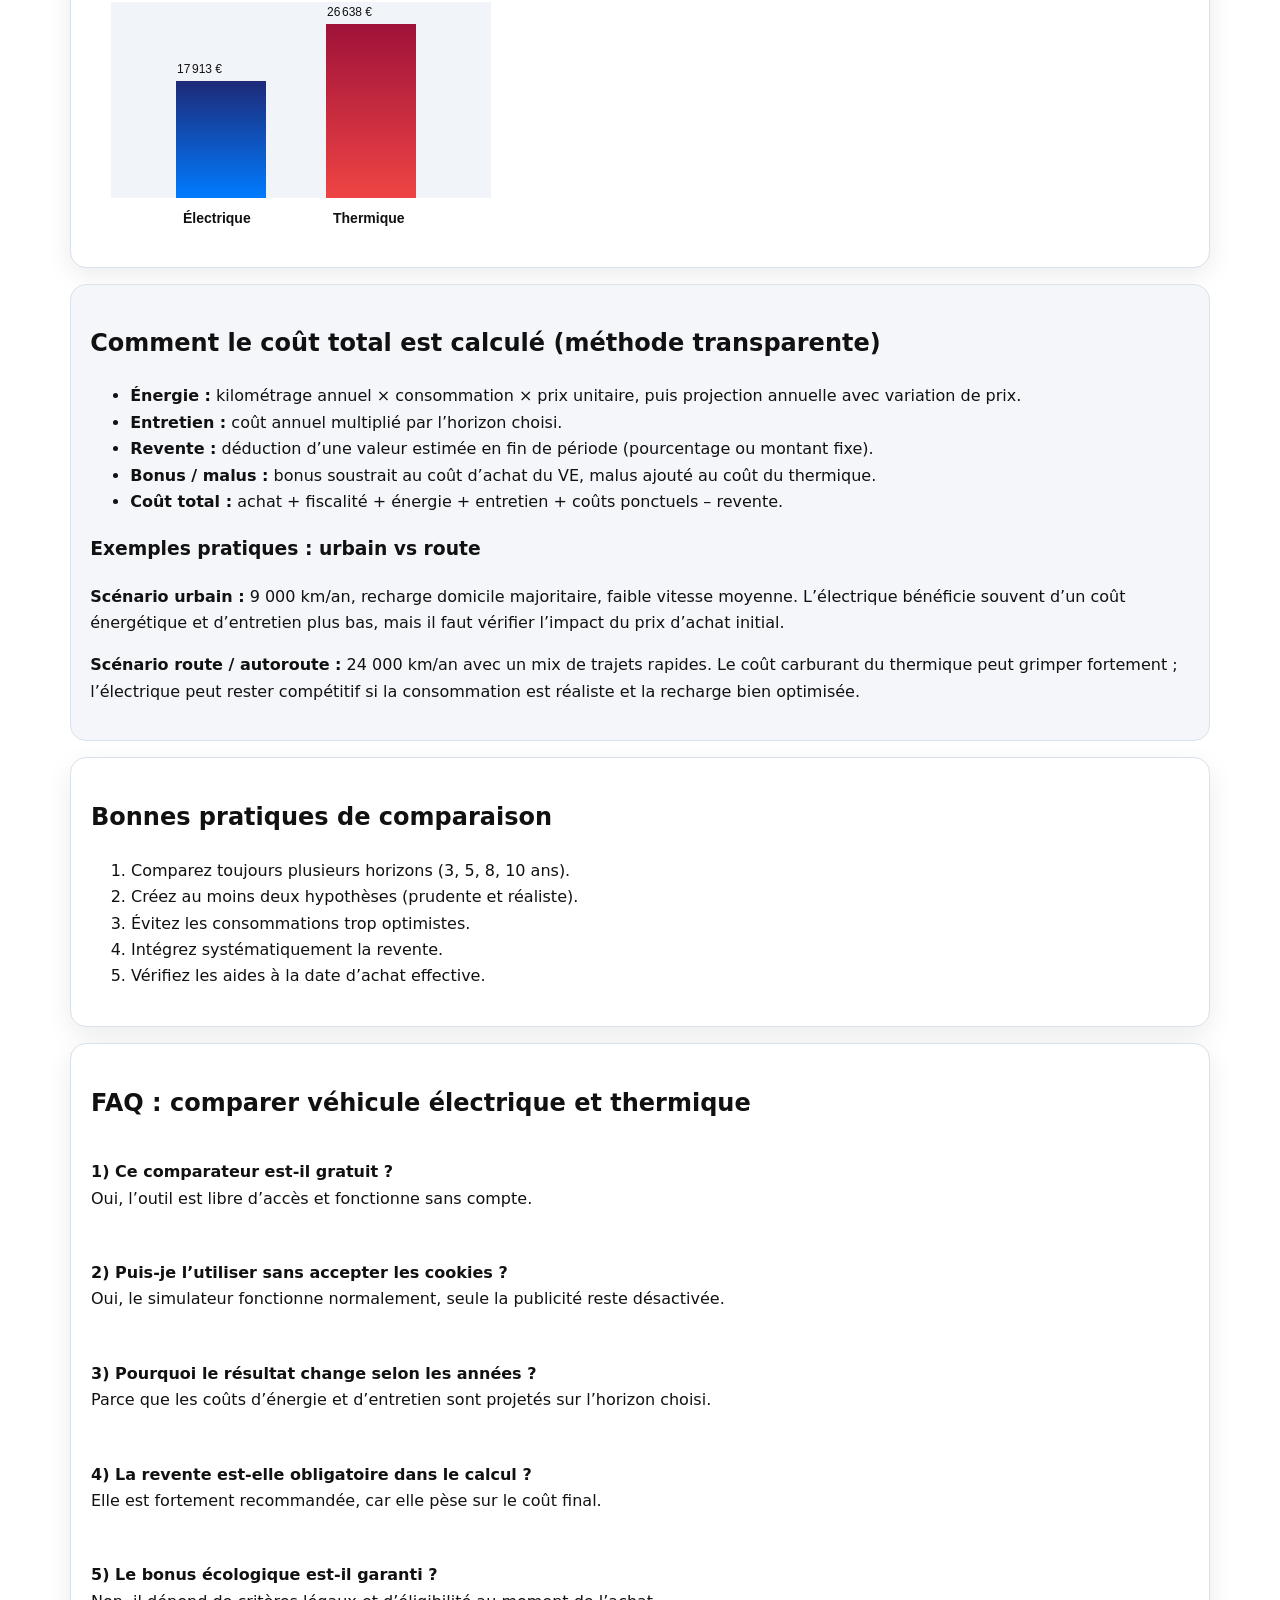
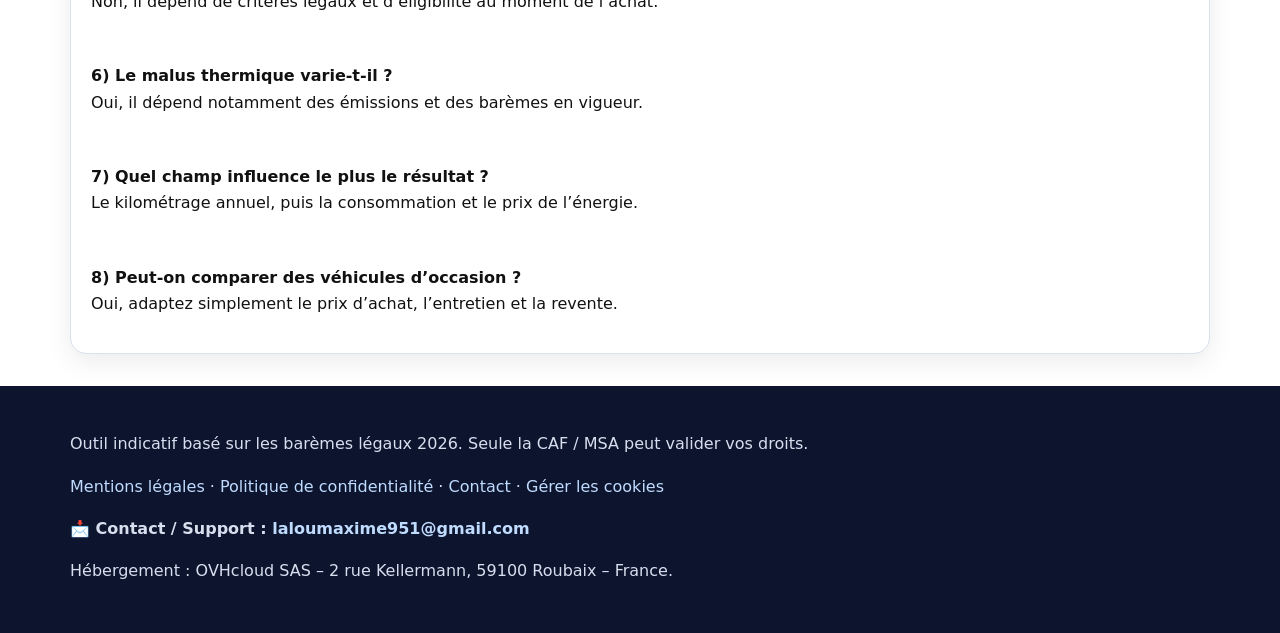
==== commit 36100806: "Refonte UX/SEO du simulateur VE vs thermique" ====
--- a/index.html
+++ b/index.html
@@ -3,11 +3,11 @@
 <head>
   <meta charset="utf-8">
   <meta name="viewport" content="width=device-width,initial-scale=1">
-  <title>Comparateur coût total 5 ans : véhicule électrique vs thermique</title>
-  <meta name="description" content="Simulez le coût total de possession sur 5 ans d'une voiture électrique vs thermique : achat, bonus/malus, énergie, entretien, revente.">
+  <title>Comparateur coût total de possession VE vs thermique | Simulateur 1 à 10 ans</title>
+  <meta name="description" content="Comparez le coût total de possession d'une voiture électrique et thermique sur 1 à 10 ans : énergie, entretien, revente, bonus, malus et point de rentabilité.">
   <link rel="canonical" href="https://example.com/">
-  <meta property="og:title" content="Comparateur véhicule électrique vs thermique">
-  <meta property="og:description" content="Calculateur statique et rapide du coût total de possession sur 5 ans.">
+  <meta property="og:title" content="Comparateur coût total de possession : VE vs thermique">
+  <meta property="og:description" content="Un simulateur clair, mobile-first et pédagogique pour comparer électrique et thermique sur votre horizon réel.">
   <meta property="og:type" content="website">
   <meta property="og:url" content="https://example.com/">
   <meta name="twitter:card" content="summary_large_image">
@@ -20,74 +20,166 @@
     <a class="brand" href="index.html">Comparateur VE vs Thermique</a>
     <nav aria-label="Navigation principale">
       <ul>
-        <li><a href="index.html#simulateur">Simulateur</a></li>
+        <li><a href="#simulateur">Simulateur</a></li>
+        <li><a href="pages/simulateur.html">Version dédiée</a></li>
         <li><a href="pages/bonus-ecologique.html">Guides</a></li>
         <li><a href="pages/faq.html">FAQ</a></li>
-        <li><a href="pages/a-propos.html">À propos</a></li>
       </ul>
     </nav>
   </div>
 </header>
-<main class="container">
+
+<main class="container" id="contenu-principal">
   <section class="hero">
     <h1>Comparateur coût total de possession : Véhicule Électrique vs Thermique</h1>
-    <p>Calculez en direct le coût réel sur 5 ans, comparez le budget mensuel et visualisez à partir de quand l’électrique devient rentable selon votre usage.</p>
+    <p>Calculez votre budget auto réel, de 1 à 10 ans, pour savoir quelle motorisation est la plus adaptée à votre usage et à votre portefeuille.</p>
     <a class="btn" href="#simulateur">Lancer le simulateur</a>
   </section>
-  <div id="adsense-container"></div>
-  <section id="simulateur" class="card">
-    <h2>Simulateur 5 ans</h2>
-    <p class="simu-info">Barèmes légaux <span data-site-year></span> — valeurs par défaut modifiables dans <code>assets/config.js</code>.</p>
-    <div class="notice"><strong>Avertissement :</strong> résultats indicatifs, pas de valeur légale.</div>
-    <form id="simulator-form">
+
+  <section class="section-soft" aria-labelledby="intro-title">
+    <h2 id="intro-title">Pourquoi ce comparateur est utile pour tous les profils d’automobilistes</h2>
+    <p>Quand on achète une voiture, on regarde souvent d’abord le prix affiché. Pourtant, ce n’est qu’une partie du coût réel. Entre les dépenses d’énergie, l’entretien, les taxes, les aides, la décote à la revente et les usages quotidiens, la différence finale peut être très importante. Ce comparateur a été conçu pour aider les particuliers, les familles, les jeunes actifs, les indépendants et les petites entreprises à prendre une décision plus éclairée. L’objectif n’est pas de pousser une technologie contre une autre, mais de poser des chiffres concrets sur des situations de conduite bien réelles.</p>
+    <p>Le principe est simple : vous saisissez vos hypothèses dans un simulateur lisible, puis vous obtenez un coût total de possession qui agrège les principaux postes de dépense. Vous pouvez par exemple définir votre kilométrage annuel, le prix de l’électricité et du carburant, la consommation moyenne, les coûts d’entretien, les valeurs de revente et les éléments liés à la fiscalité écologique. Le comparateur tient aussi compte des bonus et malus, afin d’éviter les calculs incomplets qui faussent les arbitrages. L’intérêt majeur est de pouvoir tester rapidement plusieurs scénarios : usage urbain, mixte, autoroute, faible ou fort kilométrage.</p>
+    <p>Notre approche reste volontairement pédagogique. Les résultats affichés sont des estimations et non des promesses. Ils servent à structurer une réflexion, à préparer un budget, ou à vérifier si une offre commerciale est cohérente. Ce positionnement est particulièrement important dans un contexte où les prix de l’énergie peuvent évoluer d’une année à l’autre, où les aides publiques changent, et où le marché de l’occasion se transforme rapidement. C’est pourquoi vous pouvez choisir un horizon de calcul de 1 à 10 ans : un véhicule peut être moins avantageux à court terme, mais plus compétitif au fil du temps, ou l’inverse selon les paramètres.</p>
+    <p>Enfin, ce site est pensé pour rester accessible : lecture simple, champs explicites, infobulles d’aide, fonctionnement sans inscription et sans dépendance technique complexe. Vous pouvez utiliser le simulateur même en refusant les cookies publicitaires. En résumé, ce comparateur vous aide à répondre à une question très pratique : « Dans mon cas précis, quel véhicule me coûte vraiment le moins cher sur la durée ? ».</p>
+  </section>
+
+  <div id="adsense-container" aria-live="polite"></div>
+
+  <section id="simulateur" class="card" aria-labelledby="sim-title">
+    <h2 id="sim-title">Simulateur de coût total (1 à 10 ans)</h2>
+    <p class="simu-info">Barèmes indicatifs <span data-site-year></span> — Paramètres par défaut optimisés selon usages courants.</p>
+    <p class="notice"><strong>Important :</strong> il s'agit d'un outil d'aide à la décision. Vérifiez toujours les aides et barèmes officiels avant achat.</p>
+
+    <form id="simulator-form" aria-describedby="sim-help">
+      <p id="sim-help">Renseignez vos données. Chaque champ propose un repère contextuel via l’icône <strong>?</strong>.</p>
       <div class="grid grid-2">
-        <fieldset class="card">
-          <legend>Électrique</legend>
-          <label for="ev-type">Type véhicule</label><select id="ev-type"><option value="citadine">Citadine</option><option value="suv">SUV</option><option value="utilitaire">Utilitaire</option></select>
-          <label for="ev-price">Prix d’achat (€)</label><input id="ev-price" type="number" value="32000">
-          <label for="ev-bonus">Bonus écologique (€)</label><input id="ev-bonus" type="number">
-          <label for="electricity-price">Coût électricité (€/kWh)</label><input id="electricity-price" type="number" step="0.01">
-          <label for="ev-consumption">Conso (kWh/100km)</label><input id="ev-consumption" type="number" step="0.1">
-          <label for="ev-maintenance">Entretien annuel (€)</label><input id="ev-maintenance" type="number">
-          <label for="ev-resale-type">Revente</label><select id="ev-resale-type"><option value="percent">% du prix d’achat</option><option value="value">Valeur fixe €</option></select>
-          <label for="ev-resale">Valeur de revente après 5 ans</label><input id="ev-resale" type="number" value="45">
-          <label for="charger-cost">Installation borne (one-shot €)</label><input id="charger-cost" type="number">
+        <section class="card form-card" aria-labelledby="hypotheses-title">
+          <h3 id="hypotheses-title">Hypothèses</h3>
+
+          <label for="years" class="field-help">Horizon de calcul (années)
+            <button type="button" class="tooltip" aria-label="Aide horizon de calcul" data-tip="Choisissez une période de 1 à 10 ans pour observer la rentabilité réelle.">?</button>
+          </label>
+          <input id="years" type="number" min="1" max="10" value="5">
+
+          <label for="annual-km" class="field-help">Kilométrage annuel (km)
+            <button type="button" class="tooltip" aria-label="Aide kilométrage annuel" data-tip="Le kilométrage est souvent le facteur principal de rentabilité de l'électrique.">?</button>
+          </label>
+          <input id="annual-km" type="number">
+
+          <label for="ev-type">Type de véhicule électrique</label>
+          <select id="ev-type"><option value="citadine">Citadine</option><option value="suv">SUV</option><option value="utilitaire">Utilitaire</option></select>
+
+          <label for="th-type">Type de véhicule thermique</label>
+          <select id="th-type"><option value="citadine">Citadine</option><option value="suv">SUV</option><option value="utilitaire">Utilitaire</option></select>
+
+          <label for="ev-price">Prix d’achat VE (€)</label><input id="ev-price" type="number" value="32000">
+          <label for="th-price">Prix d’achat thermique (€)</label><input id="th-price" type="number" value="26000">
+          <label for="ev-bonus">Bonus écologique VE (€)</label><input id="ev-bonus" type="number">
+          <label for="th-malus">Malus écologique thermique (€)</label><input id="th-malus" type="number">
+        </section>
+
+        <section class="card form-card" aria-labelledby="energie-title">
+          <h3 id="energie-title">Énergie</h3>
+          <label for="electricity-price">Prix électricité (€/kWh)</label><input id="electricity-price" type="number" step="0.01">
+          <label for="ev-consumption">Conso VE (kWh/100 km)</label><input id="ev-consumption" type="number" step="0.1">
           <label for="electricity-increase">Hausse annuelle électricité (%)</label><input id="electricity-increase" type="number" step="0.1">
-        </fieldset>
-        <fieldset class="card">
-          <legend>Thermique</legend>
-          <label for="th-type">Type véhicule</label><select id="th-type"><option value="citadine">Citadine</option><option value="suv">SUV</option><option value="utilitaire">Utilitaire</option></select>
-          <label for="th-price">Prix d’achat (€)</label><input id="th-price" type="number" value="26000">
-          <label for="th-malus">Malus écologique (€)</label><input id="th-malus" type="number">
+          <label for="charger-cost">Installation borne (coût unique €)</label><input id="charger-cost" type="number">
+
           <label for="fuel-price">Prix carburant (€/L)</label><input id="fuel-price" type="number" step="0.01">
-          <label for="th-consumption">Conso (L/100km)</label><input id="th-consumption" type="number" step="0.1">
-          <label for="annual-km">Kilométrage annuel (km)</label><input id="annual-km" type="number">
-          <label for="th-maintenance">Entretien annuel (€)</label><input id="th-maintenance" type="number">
-          <label for="th-resale-type">Revente</label><select id="th-resale-type"><option value="percent">% du prix d’achat</option><option value="value">Valeur fixe €</option></select>
-          <label for="th-resale">Valeur de revente après 5 ans</label><input id="th-resale" type="number" value="45">
+          <label for="th-consumption">Conso thermique (L/100 km)</label><input id="th-consumption" type="number" step="0.1">
           <label for="fuel-increase">Hausse annuelle carburant (%)</label><input id="fuel-increase" type="number" step="0.1">
-        </fieldset>
+        </section>
+      </div>
+
+      <div class="grid grid-2">
+        <section class="card form-card" aria-labelledby="entretien-title">
+          <h3 id="entretien-title">Entretien</h3>
+          <label for="ev-maintenance">Entretien annuel VE (€)</label><input id="ev-maintenance" type="number">
+          <label for="th-maintenance">Entretien annuel thermique (€)</label><input id="th-maintenance" type="number">
+        </section>
+
+        <section class="card form-card" aria-labelledby="revente-title">
+          <h3 id="revente-title">Revente</h3>
+          <label for="ev-resale-type">Revente VE</label><select id="ev-resale-type"><option value="percent">% du prix d’achat</option><option value="value">Valeur fixe €</option></select>
+          <label for="ev-resale">Valeur revente VE</label><input id="ev-resale" type="number" value="45">
+          <label for="th-resale-type">Revente thermique</label><select id="th-resale-type"><option value="percent">% du prix d’achat</option><option value="value">Valeur fixe €</option></select>
+          <label for="th-resale">Valeur revente thermique</label><input id="th-resale" type="number" value="45">
+        </section>
       </div>
     </form>
   </section>
-  <section class="card">
-    <h2>Résultats</h2>
-    <table class="table"><thead><tr><th>Indicateur</th><th>Électrique</th><th>Thermique</th></tr></thead><tbody>
-      <tr><td>Coût total 5 ans</td><td id="ev-total"></td><td id="th-total"></td></tr>
-      <tr><td>Coût mensuel moyen</td><td id="ev-monthly"></td><td id="th-monthly"></td></tr>
-    </tbody></table>
-    <div id="result-summary" class="result-summary"><p><strong id="winner"></strong> Écart : <span id="difference"></span>.</p><p id="breakeven"></p></div>
-    <canvas id="result-chart" width="380" height="220" aria-label="Graphique comparatif" role="img"></canvas>
-  </section>
-  <section class="card">
-    <h2>Aller plus loin</h2>
+
+  <section class="card" aria-labelledby="results-title">
+    <h2 id="results-title">Résultats</h2>
+    <div class="result-highlight">
+      <p id="winner"></p>
+      <p><strong>Écart estimé :</strong> <span id="difference"></span>.</p>
+      <p id="breakeven"></p>
+    </div>
+
+    <table class="table">
+      <thead><tr><th>Indicateur</th><th>Électrique</th><th>Thermique</th></tr></thead>
+      <tbody>
+        <tr><td>Coût total sur <span id="period-label">5 ans</span></td><td id="ev-total"></td><td id="th-total"></td></tr>
+        <tr><td>Coût mensuel moyen</td><td id="ev-monthly"></td><td id="th-monthly"></td></tr>
+      </tbody>
+    </table>
+
+    <details>
+      <summary>Afficher les détails du calcul</summary>
+      <table class="table">
+        <thead><tr><th>Poste</th><th>Électrique</th><th>Thermique</th></tr></thead>
+        <tbody>
+          <tr><td>Énergie cumulée</td><td id="ev-energy-detail"></td><td id="th-energy-detail"></td></tr>
+          <tr><td>Entretien cumulé</td><td id="ev-maint-detail"></td><td id="th-maint-detail"></td></tr>
+        </tbody>
+      </table>
+    </details>
+
+    <canvas id="result-chart" width="420" height="260" aria-label="Graphique en barres de comparaison des coûts" role="img"></canvas>
+  </section>
+
+  <section class="section-soft" aria-labelledby="method-title">
+    <h2 id="method-title">Comment le coût total est calculé (méthode transparente)</h2>
     <ul>
-      <li><a href="pages/bonus-ecologique.html">Comprendre le bonus écologique</a></li>
-      <li><a href="pages/malus-ecologique.html">Comprendre le malus écologique</a></li>
-      <li><a href="pages/cout-recharge-domicile.html">Coût de recharge à domicile</a></li>
+      <li><strong>Énergie :</strong> kilométrage annuel × consommation × prix unitaire, puis projection annuelle avec variation de prix.</li>
+      <li><strong>Entretien :</strong> coût annuel multiplié par l’horizon choisi.</li>
+      <li><strong>Revente :</strong> déduction d’une valeur estimée en fin de période (pourcentage ou montant fixe).</li>
+      <li><strong>Bonus / malus :</strong> bonus soustrait au coût d’achat du VE, malus ajouté au coût du thermique.</li>
+      <li><strong>Coût total :</strong> achat + fiscalité + énergie + entretien + coûts ponctuels – revente.</li>
     </ul>
+    <h3>Exemples pratiques : urbain vs route</h3>
+    <p><strong>Scénario urbain :</strong> 9 000 km/an, recharge domicile majoritaire, faible vitesse moyenne. L’électrique bénéficie souvent d’un coût énergétique et d’entretien plus bas, mais il faut vérifier l’impact du prix d’achat initial.</p>
+    <p><strong>Scénario route / autoroute :</strong> 24 000 km/an avec un mix de trajets rapides. Le coût carburant du thermique peut grimper fortement ; l’électrique peut rester compétitif si la consommation est réaliste et la recharge bien optimisée.</p>
+  </section>
+
+  <section class="card" aria-labelledby="best-practices-title">
+    <h2 id="best-practices-title">Bonnes pratiques de comparaison</h2>
+    <ol>
+      <li>Comparez toujours plusieurs horizons (3, 5, 8, 10 ans).</li>
+      <li>Créez au moins deux hypothèses (prudente et réaliste).</li>
+      <li>Évitez les consommations trop optimistes.</li>
+      <li>Intégrez systématiquement la revente.</li>
+      <li>Vérifiez les aides à la date d’achat effective.</li>
+    </ol>
+  </section>
+
+  <section class="card" aria-labelledby="faq-title">
+    <h2 id="faq-title">FAQ : comparer véhicule électrique et thermique</h2>
+    <div class="grid">
+      <p><strong>1) Ce comparateur est-il gratuit ?</strong><br>Oui, l’outil est libre d’accès et fonctionne sans compte.</p>
+      <p><strong>2) Puis-je l’utiliser sans accepter les cookies ?</strong><br>Oui, le simulateur fonctionne normalement, seule la publicité reste désactivée.</p>
+      <p><strong>3) Pourquoi le résultat change selon les années ?</strong><br>Parce que les coûts d’énergie et d’entretien sont projetés sur l’horizon choisi.</p>
+      <p><strong>4) La revente est-elle obligatoire dans le calcul ?</strong><br>Elle est fortement recommandée, car elle pèse sur le coût final.</p>
+      <p><strong>5) Le bonus écologique est-il garanti ?</strong><br>Non, il dépend de critères légaux et d’éligibilité au moment de l’achat.</p>
+      <p><strong>6) Le malus thermique varie-t-il ?</strong><br>Oui, il dépend notamment des émissions et des barèmes en vigueur.</p>
+      <p><strong>7) Quel champ influence le plus le résultat ?</strong><br>Le kilométrage annuel, puis la consommation et le prix de l’énergie.</p>
+      <p><strong>8) Peut-on comparer des véhicules d’occasion ?</strong><br>Oui, adaptez simplement le prix d’achat, l’entretien et la revente.</p>
+    </div>
   </section>
 </main>
+
 <footer class="site-footer">
   <div class="container">
     <p data-legal-short></p>
@@ -96,11 +188,28 @@
     <p>Hébergement : OVHcloud SAS – 2 rue Kellermann, 59100 Roubaix – France.</p>
   </div>
 </footer>
+
 <div id="cookie-banner" class="cookie-banner" aria-live="polite" aria-hidden="true" hidden>
-  <p>Ce site utilise des cookies publicitaires (AdSense) et de mesure d’audience. Vous pouvez accepter ou refuser. <a href="pages/politique-confidentialite.html">En savoir plus</a></p>
-  <div class="cookie-actions"><button id="cookie-accept" class="btn">Accepter</button><button id="cookie-reject" class="btn secondary">Refuser</button></div>
+  <p>Cookies non bloquants : vous pouvez accepter ou refuser l’activation publicitaire. Le simulateur reste accessible dans tous les cas.</p>
+  <div class="cookie-actions">
+    <button id="cookie-accept" class="btn">Accepter</button>
+    <button id="cookie-reject" class="btn secondary">Refuser</button>
+    <a class="btn ghost" href="pages/politique-confidentialite.html">En savoir plus</a>
+  </div>
 </div>
-<script type="application/ld+json">{"@context":"https://schema.org","@type":"WebSite","name":"Comparateur VE vs Thermique","url":"https://example.com/"}</script>
+
+<script type="application/ld+json">
+{
+  "@context":"https://schema.org",
+  "@type":"FAQPage",
+  "mainEntity":[
+    {"@type":"Question","name":"Ce comparateur est-il gratuit ?","acceptedAnswer":{"@type":"Answer","text":"Oui, l'outil est gratuit et utilisable sans compte."}},
+    {"@type":"Question","name":"Puis-je l'utiliser sans accepter les cookies ?","acceptedAnswer":{"@type":"Answer","text":"Oui, le simulateur fonctionne sans consentement publicitaire."}},
+    {"@type":"Question","name":"Pourquoi le résultat change selon les années ?","acceptedAnswer":{"@type":"Answer","text":"Le calcul intègre l'accumulation des coûts d'usage sur l'horizon choisi."}},
+    {"@type":"Question","name":"Le bonus écologique est-il garanti ?","acceptedAnswer":{"@type":"Answer","text":"Non, il dépend des règles et de l'éligibilité en vigueur."}}
+  ]
+}
+</script>
 <script src="assets/config.js"></script>
 <script src="assets/utils.js"></script>
 <script src="assets/seo.js"></script>
--- a/assets/styles.css
+++ b/assets/styles.css
@@ -1,16 +1,13 @@
 :root {
-  --bg: #f3f7ff;
-  --surface: #ffffff;
-  --surface-soft: #f8fbff;
-  --text: #0f1f3d;
-  --muted: #4b5f82;
-  --primary: #1d4ed8;
-  --primary-dark: #1e40af;
-  --accent: #0ea5e9;
-  --success: #15803d;
-  --border: #d9e4f2;
-  --shadow: 0 10px 28px rgba(15, 23, 42, 0.08);
-  --radius: 18px;
+  --primary: #1E2A78;
+  --accent: #007BFF;
+  --bg: #ffffff;
+  --soft: #f4f6fa;
+  --text: #111111;
+  --muted: #4a5568;
+  --border: #d9e1eb;
+  --radius: 16px;
+  --shadow-soft: 0 8px 26px rgba(17, 17, 17, 0.08);
 }
 
 * { box-sizing: border-box; }
@@ -19,75 +16,61 @@
   padding: 0;
   font-family: Inter, system-ui, -apple-system, Segoe UI, Roboto, sans-serif;
   color: var(--text);
-  background: linear-gradient(180deg, #f8fbff 0%, var(--bg) 100%);
+  background: var(--bg);
   line-height: 1.65;
 }
 
 img, canvas { max-width: 100%; }
-a { color: var(--primary); text-decoration: none; }
+a { color: var(--accent); text-decoration: none; }
 a:hover { text-decoration: underline; }
 
-.container { width: min(1120px, 92vw); margin: 0 auto; }
+.container { width: min(1140px, 92vw); margin: 0 auto; }
 
 .site-header {
   position: sticky;
   top: 0;
-  z-index: 20;
+  z-index: 40;
+  background: rgba(255, 255, 255, 0.96);
+  border-bottom: 1px solid var(--border);
   backdrop-filter: blur(8px);
-  background: rgba(255, 255, 255, 0.92);
-  border-bottom: 1px solid var(--border);
 }
 
 .nav {
   display: flex;
+  justify-content: space-between;
   align-items: center;
-  justify-content: space-between;
   gap: 1rem;
-  padding: 0.9rem 0;
+  padding: 0.85rem 0;
 }
 
 .brand {
   font-weight: 800;
-  font-size: 1.05rem;
-  letter-spacing: -0.02em;
-  color: var(--text);
+  color: var(--primary);
 }
 
 .nav ul {
   display: flex;
   flex-wrap: wrap;
   list-style: none;
+  gap: 0.5rem;
+  margin: 0;
   padding: 0;
-  margin: 0;
-  gap: 0.85rem;
 }
 
 .nav a {
-  padding: 0.45rem 0.62rem;
+  color: #23304f;
+  padding: 0.5rem 0.7rem;
   border-radius: 10px;
 }
 
-.nav a:focus-visible,
-.btn:focus-visible,
-input:focus-visible,
-select:focus-visible,
-[data-manage-cookies]:focus-visible {
-  outline: 3px solid #93c5fd;
-  outline-offset: 2px;
-}
-
-.hero { padding: 3.3rem 0 1.8rem; }
+.hero { padding: 3.4rem 0 1.5rem; }
 .hero h1 {
-  margin: 0 0 0.75rem;
-  font-size: clamp(1.85rem, 4.4vw, 3rem);
-  line-height: 1.16;
-  letter-spacing: -0.03em;
-}
-.hero p {
-  margin: 0 0 1.15rem;
-  color: var(--muted);
-  max-width: 800px;
-}
+  margin: 0 0 0.8rem;
+  color: var(--primary);
+  font-size: clamp(1.9rem, 4.5vw, 3.1rem);
+  line-height: 1.15;
+}
+.hero p { margin: 0 0 1.1rem; max-width: 860px; color: #23304f; }
 
 .btn {
   display: inline-flex;
@@ -95,130 +78,182 @@
   justify-content: center;
   border: 0;
   border-radius: 999px;
+  background: var(--primary);
+  color: #fff;
+  min-height: 44px;
   padding: 0.72rem 1.2rem;
-  min-height: 44px;
+  font-weight: 700;
   cursor: pointer;
-  background: var(--primary);
-  color: #fff;
-  font-weight: 700;
-  transition: transform .15s ease, background .2s ease, box-shadow .2s ease;
-  box-shadow: 0 6px 16px rgba(37, 99, 235, 0.28);
-}
-
-.btn:hover { background: var(--primary-dark); text-decoration: none; transform: translateY(-1px); }
-.btn:active { transform: translateY(0); }
-.btn.secondary { background: #0f172a; box-shadow: 0 6px 16px rgba(15, 23, 42, 0.24); }
-.btn.ghost { background: #dbeafe; color: #0f172a; box-shadow: none; }
-
-.card {
-  background: var(--surface);
+  box-shadow: 0 6px 16px rgba(30, 42, 120, 0.28);
+  transition: transform .15s ease, background .2s ease;
+}
+
+.btn:hover { transform: translateY(-1px); text-decoration: none; }
+.btn.secondary { background: #1f2937; box-shadow: 0 6px 16px rgba(17, 17, 17, 0.2); }
+.btn.ghost { background: #e8f1ff; color: var(--primary); box-shadow: none; }
+
+:focus-visible {
+  outline: 3px solid #93c5fd;
+  outline-offset: 2px;
+}
+
+.section-soft {
+  background: var(--soft);
   border: 1px solid var(--border);
   border-radius: var(--radius);
-  box-shadow: var(--shadow);
   padding: 1.2rem;
-  margin: 1.1rem 0;
+  margin: 1rem 0;
+}
+
+.card {
+  background: #fff;
+  border: 1px solid var(--border);
+  border-radius: var(--radius);
+  box-shadow: var(--shadow-soft);
+  padding: 1.25rem;
+  margin: 1rem 0;
 }
 
 .grid { display: grid; gap: 1rem; }
 .grid-2 { grid-template-columns: 1fr; }
-fieldset.card { padding: 1rem; }
-legend { font-weight: 800; padding: 0 0.4rem; }
-label { display: block; font-weight: 650; margin: 0.5rem 0 0.28rem; }
+.grid-3 { grid-template-columns: 1fr; }
+
+.simu-info {
+  background: #edf4ff;
+  color: #1f3a72;
+  border: 1px solid #bfd5ff;
+  border-radius: 12px;
+  padding: 0.7rem 0.9rem;
+}
+
+.notice {
+  border-left: 4px solid #f59e0b;
+  background: #fff7ed;
+  border-radius: 10px;
+  padding: 0.8rem 0.9rem;
+}
+
+.form-card h3 {
+  margin-top: 0;
+  color: var(--primary);
+}
+
+label { display: block; margin-top: 0.6rem; font-weight: 650; }
+.field-help {
+  display: inline-flex;
+  align-items: center;
+  gap: 0.35rem;
+}
+
+.tooltip {
+  width: 1.2rem;
+  height: 1.2rem;
+  border-radius: 999px;
+  border: none;
+  background: var(--accent);
+  color: #fff;
+  font-size: 0.78rem;
+  cursor: help;
+  position: relative;
+}
+.tooltip::after {
+  content: attr(data-tip);
+  position: absolute;
+  left: 50%;
+  transform: translateX(-50%);
+  bottom: 135%;
+  width: min(240px, 60vw);
+  background: #111;
+  color: #fff;
+  font-size: 0.75rem;
+  font-weight: 400;
+  line-height: 1.35;
+  padding: 0.5rem;
+  border-radius: 8px;
+  opacity: 0;
+  pointer-events: none;
+  transition: opacity .2s ease;
+  z-index: 2;
+}
+.tooltip:hover::after,
+.tooltip:focus-visible::after { opacity: 1; }
+
 input, select {
   width: 100%;
-  border: 1px solid #c6d4e5;
+  border: 1px solid #c9d3e0;
   border-radius: 12px;
-  background: #fff;
-  padding: 0.75rem 0.78rem;
+  padding: 0.75rem;
+  margin-top: 0.25rem;
   font-size: 1rem;
 }
-.hint { color: var(--muted); }
-.simu-info {
-  background: #eef5ff;
-  border: 1px solid #c9dcff;
-  color: #1d3b6d;
-  border-radius: 12px;
-  padding: 0.65rem 0.85rem;
-}
-.notice {
-  border-left: 4px solid #f59e0b;
-  border-radius: 10px;
-  background: #fff7ed;
-  padding: 0.8rem 0.9rem;
-}
-
-.result-summary {
-  background: linear-gradient(120deg, #eef5ff 0%, #f3f8ff 100%);
-  border: 1px solid #c9dcff;
+
+.result-highlight {
+  background: linear-gradient(120deg, #ebf3ff 0%, #f5f8ff 100%);
+  border: 1px solid #bfd5ff;
   border-radius: 14px;
   padding: 1rem;
-  margin: 1rem 0;
-  animation: fade-up .38s ease both;
-}
-
-#winner { color: var(--success); }
-#breakeven { margin-top: 0.4rem; color: var(--muted); }
+}
+
+#winner { color: #0f5132; font-weight: 700; }
+#breakeven { color: #334155; }
 
 .table {
   width: 100%;
   border-collapse: collapse;
+  margin-top: 0.8rem;
+}
+.table th, .table td {
+  border-bottom: 1px solid var(--border);
+  padding: 0.65rem;
+  text-align: left;
+}
+.table th { background: #f8fafc; }
+
+details {
+  border: 1px solid var(--border);
   border-radius: 12px;
-  overflow: hidden;
-}
-.table th, .table td {
-  padding: 0.7rem;
-  border-bottom: 1px solid var(--border);
-}
-.table th { text-align: left; background: #f8fbff; }
-
-#adsense-container {
-  margin: 1rem 0;
-  min-height: 0;
-}
-
-.breadcrumb { color: var(--muted); font-size: 0.92rem; margin: 1rem 0 0.2rem; }
+  padding: 0.8rem;
+  margin-top: 0.8rem;
+  background: #fff;
+}
+summary { cursor: pointer; font-weight: 700; color: var(--primary); }
+
+.breadcrumb { color: var(--muted); font-size: 0.92rem; margin-top: 1rem; }
 
 .site-footer {
   margin-top: 2rem;
-  background: #071225;
-  color: #dbe7f5;
+  background: #0d142e;
+  color: #d7dfef;
   padding: 1.8rem 0 5rem;
 }
 .site-footer a { color: #bfdbfe; }
-.site-footer p { margin: 0.42rem 0; }
-.footer-contact { font-weight: 600; }
+.footer-contact { font-weight: 700; }
 
 .cookie-banner {
   position: fixed;
-  left: 0.8rem;
-  right: 0.8rem;
-  bottom: 0.8rem;
-  z-index: 30;
-  background: rgba(11, 18, 32, 0.95);
-  color: #f8fafc;
-  border: 1px solid rgba(148, 163, 184, 0.45);
+  left: 0.7rem;
+  right: 0.7rem;
+  bottom: 0.7rem;
+  background: rgba(10, 14, 26, 0.96);
+  color: #fff;
+  border: 1px solid rgba(255, 255, 255, 0.18);
   border-radius: 14px;
-  box-shadow: 0 18px 34px rgba(2, 6, 23, 0.35);
-  padding: 0.95rem;
-}
-.cookie-banner p { margin: 0 0 0.6rem; color: #dbe7f5; }
-.cookie-actions { display: flex; gap: 0.6rem; align-items: center; flex-wrap: wrap; }
-.cookie-banner .btn { box-shadow: none; min-width: 115px; }
-.cookie-banner a { color: #93c5fd; font-weight: 700; }
-
-@keyframes fade-up {
-  from { opacity: 0; transform: translateY(6px); }
-  to { opacity: 1; transform: translateY(0); }
-}
-
-@media (min-width: 900px) {
-  .grid-2 { grid-template-columns: 1fr 1fr; gap: 1.4rem; }
-  .card { padding: 1.4rem; }
-  .site-footer { padding-bottom: 2rem; }
+  padding: 0.9rem;
+  z-index: 50;
+  box-shadow: 0 14px 34px rgba(0, 0, 0, 0.35);
+}
+.cookie-actions { display: flex; flex-wrap: wrap; gap: 0.55rem; }
+.cookie-banner .btn { box-shadow: none; }
+
+#adsense-container { margin: 1rem 0; }
+
+@media (min-width: 768px) {
+  .grid-2 { grid-template-columns: 1fr 1fr; }
+  .grid-3 { grid-template-columns: repeat(3, 1fr); }
   .cookie-banner {
     left: auto;
     right: 1rem;
-    bottom: 1rem;
-    width: min(760px, calc(100vw - 2rem));
+    width: min(860px, calc(100vw - 2rem));
   }
-}
+  .site-footer { padding-bottom: 2rem; }
+}
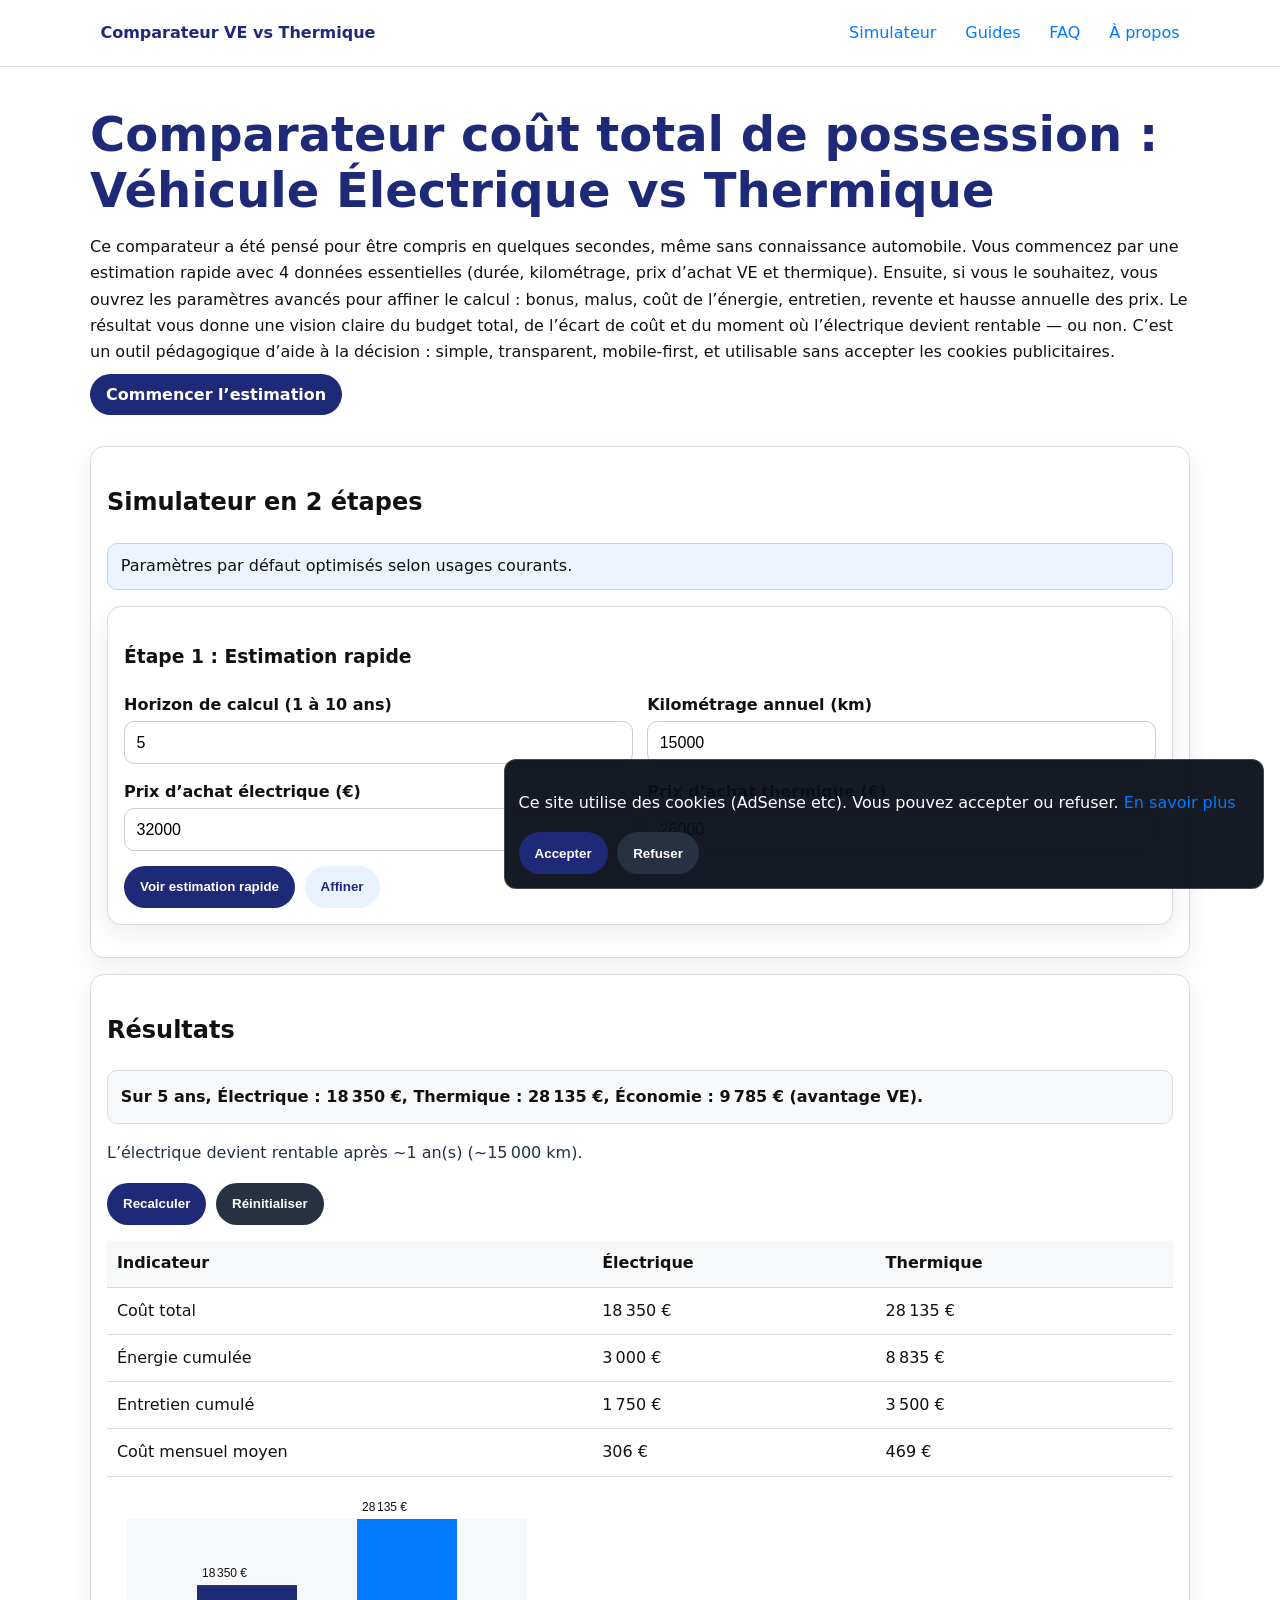
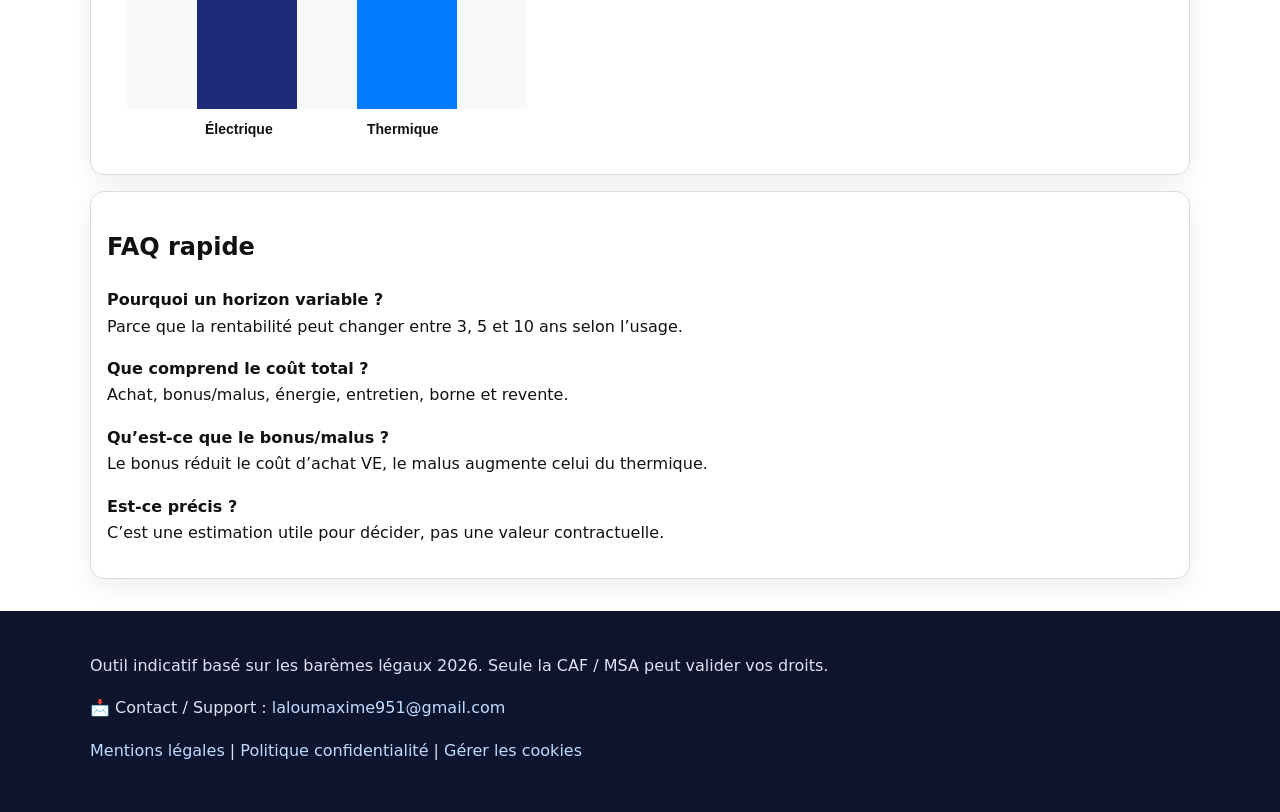
==== commit 61a5b544: "Refonte simulateur en UX 2 étapes et enrichissement guides" ====
--- a/index.html
+++ b/index.html
@@ -3,11 +3,11 @@
 <head>
   <meta charset="utf-8">
   <meta name="viewport" content="width=device-width,initial-scale=1">
-  <title>Comparateur coût total de possession VE vs thermique | Simulateur 1 à 10 ans</title>
-  <meta name="description" content="Comparez le coût total de possession d'une voiture électrique et thermique sur 1 à 10 ans : énergie, entretien, revente, bonus, malus et point de rentabilité.">
+  <title>Simulateur VE vs thermique : estimation rapide puis calcul détaillé</title>
+  <meta name="description" content="Comparez simplement le coût total d’un véhicule électrique et thermique sur 1 à 10 ans. Estimation rapide en 2 étapes, puis paramètres avancés.">
   <link rel="canonical" href="https://example.com/">
-  <meta property="og:title" content="Comparateur coût total de possession : VE vs thermique">
-  <meta property="og:description" content="Un simulateur clair, mobile-first et pédagogique pour comparer électrique et thermique sur votre horizon réel.">
+  <meta property="og:title" content="Comparateur VE vs thermique en 2 étapes">
+  <meta property="og:description" content="Estimation rapide puis mode avancé : énergie, entretien, revente, bonus/malus et point de rentabilité.">
   <meta property="og:type" content="website">
   <meta property="og:url" content="https://example.com/">
   <meta name="twitter:card" content="summary_large_image">
@@ -21,180 +21,166 @@
     <nav aria-label="Navigation principale">
       <ul>
         <li><a href="#simulateur">Simulateur</a></li>
-        <li><a href="pages/simulateur.html">Version dédiée</a></li>
         <li><a href="pages/bonus-ecologique.html">Guides</a></li>
         <li><a href="pages/faq.html">FAQ</a></li>
+        <li><a href="pages/a-propos.html">À propos</a></li>
       </ul>
     </nav>
   </div>
 </header>
 
-<main class="container" id="contenu-principal">
+<main class="container">
   <section class="hero">
     <h1>Comparateur coût total de possession : Véhicule Électrique vs Thermique</h1>
-    <p>Calculez votre budget auto réel, de 1 à 10 ans, pour savoir quelle motorisation est la plus adaptée à votre usage et à votre portefeuille.</p>
-    <a class="btn" href="#simulateur">Lancer le simulateur</a>
-  </section>
-
-  <section class="section-soft" aria-labelledby="intro-title">
-    <h2 id="intro-title">Pourquoi ce comparateur est utile pour tous les profils d’automobilistes</h2>
-    <p>Quand on achète une voiture, on regarde souvent d’abord le prix affiché. Pourtant, ce n’est qu’une partie du coût réel. Entre les dépenses d’énergie, l’entretien, les taxes, les aides, la décote à la revente et les usages quotidiens, la différence finale peut être très importante. Ce comparateur a été conçu pour aider les particuliers, les familles, les jeunes actifs, les indépendants et les petites entreprises à prendre une décision plus éclairée. L’objectif n’est pas de pousser une technologie contre une autre, mais de poser des chiffres concrets sur des situations de conduite bien réelles.</p>
-    <p>Le principe est simple : vous saisissez vos hypothèses dans un simulateur lisible, puis vous obtenez un coût total de possession qui agrège les principaux postes de dépense. Vous pouvez par exemple définir votre kilométrage annuel, le prix de l’électricité et du carburant, la consommation moyenne, les coûts d’entretien, les valeurs de revente et les éléments liés à la fiscalité écologique. Le comparateur tient aussi compte des bonus et malus, afin d’éviter les calculs incomplets qui faussent les arbitrages. L’intérêt majeur est de pouvoir tester rapidement plusieurs scénarios : usage urbain, mixte, autoroute, faible ou fort kilométrage.</p>
-    <p>Notre approche reste volontairement pédagogique. Les résultats affichés sont des estimations et non des promesses. Ils servent à structurer une réflexion, à préparer un budget, ou à vérifier si une offre commerciale est cohérente. Ce positionnement est particulièrement important dans un contexte où les prix de l’énergie peuvent évoluer d’une année à l’autre, où les aides publiques changent, et où le marché de l’occasion se transforme rapidement. C’est pourquoi vous pouvez choisir un horizon de calcul de 1 à 10 ans : un véhicule peut être moins avantageux à court terme, mais plus compétitif au fil du temps, ou l’inverse selon les paramètres.</p>
-    <p>Enfin, ce site est pensé pour rester accessible : lecture simple, champs explicites, infobulles d’aide, fonctionnement sans inscription et sans dépendance technique complexe. Vous pouvez utiliser le simulateur même en refusant les cookies publicitaires. En résumé, ce comparateur vous aide à répondre à une question très pratique : « Dans mon cas précis, quel véhicule me coûte vraiment le moins cher sur la durée ? ».</p>
+    <p>Ce comparateur a été pensé pour être compris en quelques secondes, même sans connaissance automobile. Vous commencez par une estimation rapide avec 4 données essentielles (durée, kilométrage, prix d’achat VE et thermique). Ensuite, si vous le souhaitez, vous ouvrez les paramètres avancés pour affiner le calcul : bonus, malus, coût de l’énergie, entretien, revente et hausse annuelle des prix. Le résultat vous donne une vision claire du budget total, de l’écart de coût et du moment où l’électrique devient rentable — ou non. C’est un outil pédagogique d’aide à la décision : simple, transparent, mobile-first, et utilisable sans accepter les cookies publicitaires.</p>
+    <a class="btn" href="#simulateur">Commencer l’estimation</a>
   </section>
 
   <div id="adsense-container" aria-live="polite"></div>
 
   <section id="simulateur" class="card" aria-labelledby="sim-title">
-    <h2 id="sim-title">Simulateur de coût total (1 à 10 ans)</h2>
-    <p class="simu-info">Barèmes indicatifs <span data-site-year></span> — Paramètres par défaut optimisés selon usages courants.</p>
-    <p class="notice"><strong>Important :</strong> il s'agit d'un outil d'aide à la décision. Vérifiez toujours les aides et barèmes officiels avant achat.</p>
-
-    <form id="simulator-form" aria-describedby="sim-help">
-      <p id="sim-help">Renseignez vos données. Chaque champ propose un repère contextuel via l’icône <strong>?</strong>.</p>
-      <div class="grid grid-2">
-        <section class="card form-card" aria-labelledby="hypotheses-title">
-          <h3 id="hypotheses-title">Hypothèses</h3>
-
-          <label for="years" class="field-help">Horizon de calcul (années)
-            <button type="button" class="tooltip" aria-label="Aide horizon de calcul" data-tip="Choisissez une période de 1 à 10 ans pour observer la rentabilité réelle.">?</button>
-          </label>
-          <input id="years" type="number" min="1" max="10" value="5">
-
-          <label for="annual-km" class="field-help">Kilométrage annuel (km)
-            <button type="button" class="tooltip" aria-label="Aide kilométrage annuel" data-tip="Le kilométrage est souvent le facteur principal de rentabilité de l'électrique.">?</button>
-          </label>
-          <input id="annual-km" type="number">
-
-          <label for="ev-type">Type de véhicule électrique</label>
-          <select id="ev-type"><option value="citadine">Citadine</option><option value="suv">SUV</option><option value="utilitaire">Utilitaire</option></select>
-
-          <label for="th-type">Type de véhicule thermique</label>
-          <select id="th-type"><option value="citadine">Citadine</option><option value="suv">SUV</option><option value="utilitaire">Utilitaire</option></select>
-
-          <label for="ev-price">Prix d’achat VE (€)</label><input id="ev-price" type="number" value="32000">
-          <label for="th-price">Prix d’achat thermique (€)</label><input id="th-price" type="number" value="26000">
-          <label for="ev-bonus">Bonus écologique VE (€)</label><input id="ev-bonus" type="number">
-          <label for="th-malus">Malus écologique thermique (€)</label><input id="th-malus" type="number">
-        </section>
-
-        <section class="card form-card" aria-labelledby="energie-title">
-          <h3 id="energie-title">Énergie</h3>
-          <label for="electricity-price">Prix électricité (€/kWh)</label><input id="electricity-price" type="number" step="0.01">
-          <label for="ev-consumption">Conso VE (kWh/100 km)</label><input id="ev-consumption" type="number" step="0.1">
-          <label for="electricity-increase">Hausse annuelle électricité (%)</label><input id="electricity-increase" type="number" step="0.1">
-          <label for="charger-cost">Installation borne (coût unique €)</label><input id="charger-cost" type="number">
-
-          <label for="fuel-price">Prix carburant (€/L)</label><input id="fuel-price" type="number" step="0.01">
-          <label for="th-consumption">Conso thermique (L/100 km)</label><input id="th-consumption" type="number" step="0.1">
-          <label for="fuel-increase">Hausse annuelle carburant (%)</label><input id="fuel-increase" type="number" step="0.1">
-        </section>
-      </div>
-
-      <div class="grid grid-2">
-        <section class="card form-card" aria-labelledby="entretien-title">
-          <h3 id="entretien-title">Entretien</h3>
-          <label for="ev-maintenance">Entretien annuel VE (€)</label><input id="ev-maintenance" type="number">
-          <label for="th-maintenance">Entretien annuel thermique (€)</label><input id="th-maintenance" type="number">
-        </section>
-
-        <section class="card form-card" aria-labelledby="revente-title">
-          <h3 id="revente-title">Revente</h3>
-          <label for="ev-resale-type">Revente VE</label><select id="ev-resale-type"><option value="percent">% du prix d’achat</option><option value="value">Valeur fixe €</option></select>
-          <label for="ev-resale">Valeur revente VE</label><input id="ev-resale" type="number" value="45">
-          <label for="th-resale-type">Revente thermique</label><select id="th-resale-type"><option value="percent">% du prix d’achat</option><option value="value">Valeur fixe €</option></select>
-          <label for="th-resale">Valeur revente thermique</label><input id="th-resale" type="number" value="45">
-        </section>
-      </div>
+    <h2 id="sim-title">Simulateur en 2 étapes</h2>
+    <p class="simu-info">Paramètres par défaut optimisés selon usages courants.</p>
+
+    <form id="simulator-form">
+      <article class="step-card">
+        <h3>Étape 1 : Estimation rapide</h3>
+        <div class="grid grid-2">
+          <div>
+            <label for="years">Horizon de calcul (1 à 10 ans)</label>
+            <input id="years" type="number" min="1" max="10" value="5">
+          </div>
+          <div>
+            <label for="annual-km">Kilométrage annuel (km)</label>
+            <input id="annual-km" type="number" value="15000">
+          </div>
+          <div>
+            <label for="ev-price">Prix d’achat électrique (€)</label>
+            <input id="ev-price" type="number" value="32000">
+          </div>
+          <div>
+            <label for="th-price">Prix d’achat thermique (€)</label>
+            <input id="th-price" type="number" value="26000">
+          </div>
+        </div>
+        <div class="action-row">
+          <button id="quick-estimate-btn" type="button" class="btn">Voir estimation rapide</button>
+          <button id="toggle-advanced-btn" type="button" class="btn ghost" aria-expanded="false" aria-controls="advanced-fields">Affiner</button>
+        </div>
+      </article>
+
+      <article id="advanced-fields" class="step-card" hidden>
+        <h3>Étape 2 : Affiner les paramètres</h3>
+        <div class="grid grid-2">
+          <div>
+            <label for="ev-bonus" class="label-help">Bonus écologique VE (€) <button type="button" class="tip" data-tip="Bonus écologique = aide financière accordée pour l’achat d’un véhicule électrique." aria-label="Aide bonus">?</button></label>
+            <input id="ev-bonus" type="number">
+          </div>
+          <div>
+            <label for="th-malus" class="label-help">Malus écologique thermique (€) <button type="button" class="tip" data-tip="Malus écologique = taxe ajoutée à l’achat selon les émissions du véhicule." aria-label="Aide malus">?</button></label>
+            <input id="th-malus" type="number">
+          </div>
+          <div>
+            <label for="electricity-price" class="label-help">Coût électricité (€/kWh) <button type="button" class="tip" data-tip="Prix moyen payé pour recharger à domicile. Exemple courant : 0,20 € à 0,30 € / kWh." aria-label="Aide prix électricité">?</button></label>
+            <input id="electricity-price" type="number" step="0.01">
+          </div>
+          <div>
+            <label for="ev-consumption" class="label-help">Conso VE (kWh/100 km) <button type="button" class="tip" data-tip="Consommation énergétique du véhicule électrique sur 100 km." aria-label="Aide conso VE">?</button></label>
+            <input id="ev-consumption" type="number" step="0.1" value="16">
+          </div>
+          <div>
+            <label for="fuel-price" class="label-help">Prix carburant (€/L) <button type="button" class="tip" data-tip="Prix moyen du litre d’essence ou de diesel utilisé dans votre zone." aria-label="Aide prix carburant">?</button></label>
+            <input id="fuel-price" type="number" step="0.01">
+          </div>
+          <div>
+            <label for="th-consumption" class="label-help">Conso thermique (L/100 km) <button type="button" class="tip" data-tip="Consommation moyenne du véhicule thermique sur 100 km." aria-label="Aide conso thermique">?</button></label>
+            <input id="th-consumption" type="number" step="0.1" value="6.2">
+          </div>
+          <div>
+            <label for="ev-maintenance" class="label-help">Entretien annuel VE (€) <button type="button" class="tip" data-tip="Budget annuel moyen d’entretien (pneus, révisions, contrôles)." aria-label="Aide entretien VE">?</button></label>
+            <input id="ev-maintenance" type="number" value="350">
+          </div>
+          <div>
+            <label for="th-maintenance" class="label-help">Entretien annuel thermique (€) <button type="button" class="tip" data-tip="Budget annuel moyen d’entretien d’un thermique, souvent plus élevé." aria-label="Aide entretien thermique">?</button></label>
+            <input id="th-maintenance" type="number" value="700">
+          </div>
+          <div>
+            <label for="ev-resale-type">Revente VE</label>
+            <select id="ev-resale-type"><option value="percent">% du prix d’achat</option><option value="value">Valeur fixe (€)</option></select>
+          </div>
+          <div>
+            <label for="ev-resale" class="label-help">Valeur revente VE <button type="button" class="tip" data-tip="Estimation de la valeur du véhicule en fin de période." aria-label="Aide revente VE">?</button></label>
+            <input id="ev-resale" type="number" value="45">
+          </div>
+          <div>
+            <label for="th-resale-type">Revente thermique</label>
+            <select id="th-resale-type"><option value="percent">% du prix d’achat</option><option value="value">Valeur fixe (€)</option></select>
+          </div>
+          <div>
+            <label for="th-resale" class="label-help">Valeur revente thermique <button type="button" class="tip" data-tip="Valeur estimée du thermique en fin d’horizon de calcul." aria-label="Aide revente thermique">?</button></label>
+            <input id="th-resale" type="number" value="45">
+          </div>
+          <div>
+            <label for="electricity-increase" class="label-help">Hausse annuelle électricité (%) <button type="button" class="tip" data-tip="Augmentation annuelle moyenne du prix de l’électricité, optionnelle." aria-label="Aide hausse électricité">?</button></label>
+            <input id="electricity-increase" type="number" step="0.1" value="0">
+          </div>
+          <div>
+            <label for="fuel-increase" class="label-help">Hausse annuelle carburant (%) <button type="button" class="tip" data-tip="Augmentation annuelle moyenne du prix du carburant, optionnelle." aria-label="Aide hausse carburant">?</button></label>
+            <input id="fuel-increase" type="number" step="0.1" value="0">
+          </div>
+          <div>
+            <label for="charger-cost" class="label-help">Installation borne (€) <button type="button" class="tip" data-tip="Coût unique d’installation d’une borne à domicile, si nécessaire." aria-label="Aide borne">?</button></label>
+            <input id="charger-cost" type="number" value="0">
+          </div>
+        </div>
+      </article>
     </form>
   </section>
 
-  <section class="card" aria-labelledby="results-title">
-    <h2 id="results-title">Résultats</h2>
-    <div class="result-highlight">
-      <p id="winner"></p>
-      <p><strong>Écart estimé :</strong> <span id="difference"></span>.</p>
-      <p id="breakeven"></p>
+  <section class="card" aria-live="polite">
+    <h2>Résultats</h2>
+    <p id="result-line" class="result-line">Sur 5 ans, Électrique : —, Thermique : —, Économie : —</p>
+    <p id="breakeven" class="breakeven">L’électrique devient rentable après ~—</p>
+    <div class="action-row">
+      <button id="recalculate-btn" type="button" class="btn">Recalculer</button>
+      <button id="reset-btn" type="button" class="btn secondary">Réinitialiser</button>
     </div>
 
     <table class="table">
       <thead><tr><th>Indicateur</th><th>Électrique</th><th>Thermique</th></tr></thead>
       <tbody>
-        <tr><td>Coût total sur <span id="period-label">5 ans</span></td><td id="ev-total"></td><td id="th-total"></td></tr>
-        <tr><td>Coût mensuel moyen</td><td id="ev-monthly"></td><td id="th-monthly"></td></tr>
+        <tr><td>Coût total</td><td id="ev-total">—</td><td id="th-total">—</td></tr>
+        <tr><td>Énergie cumulée</td><td id="ev-energy">—</td><td id="th-energy">—</td></tr>
+        <tr><td>Entretien cumulé</td><td id="ev-maint">—</td><td id="th-maint">—</td></tr>
+        <tr><td>Coût mensuel moyen</td><td id="ev-monthly">—</td><td id="th-monthly">—</td></tr>
       </tbody>
     </table>
 
-    <details>
-      <summary>Afficher les détails du calcul</summary>
-      <table class="table">
-        <thead><tr><th>Poste</th><th>Électrique</th><th>Thermique</th></tr></thead>
-        <tbody>
-          <tr><td>Énergie cumulée</td><td id="ev-energy-detail"></td><td id="th-energy-detail"></td></tr>
-          <tr><td>Entretien cumulé</td><td id="ev-maint-detail"></td><td id="th-maint-detail"></td></tr>
-        </tbody>
-      </table>
-    </details>
-
-    <canvas id="result-chart" width="420" height="260" aria-label="Graphique en barres de comparaison des coûts" role="img"></canvas>
-  </section>
-
-  <section class="section-soft" aria-labelledby="method-title">
-    <h2 id="method-title">Comment le coût total est calculé (méthode transparente)</h2>
-    <ul>
-      <li><strong>Énergie :</strong> kilométrage annuel × consommation × prix unitaire, puis projection annuelle avec variation de prix.</li>
-      <li><strong>Entretien :</strong> coût annuel multiplié par l’horizon choisi.</li>
-      <li><strong>Revente :</strong> déduction d’une valeur estimée en fin de période (pourcentage ou montant fixe).</li>
-      <li><strong>Bonus / malus :</strong> bonus soustrait au coût d’achat du VE, malus ajouté au coût du thermique.</li>
-      <li><strong>Coût total :</strong> achat + fiscalité + énergie + entretien + coûts ponctuels – revente.</li>
-    </ul>
-    <h3>Exemples pratiques : urbain vs route</h3>
-    <p><strong>Scénario urbain :</strong> 9 000 km/an, recharge domicile majoritaire, faible vitesse moyenne. L’électrique bénéficie souvent d’un coût énergétique et d’entretien plus bas, mais il faut vérifier l’impact du prix d’achat initial.</p>
-    <p><strong>Scénario route / autoroute :</strong> 24 000 km/an avec un mix de trajets rapides. Le coût carburant du thermique peut grimper fortement ; l’électrique peut rester compétitif si la consommation est réaliste et la recharge bien optimisée.</p>
-  </section>
-
-  <section class="card" aria-labelledby="best-practices-title">
-    <h2 id="best-practices-title">Bonnes pratiques de comparaison</h2>
-    <ol>
-      <li>Comparez toujours plusieurs horizons (3, 5, 8, 10 ans).</li>
-      <li>Créez au moins deux hypothèses (prudente et réaliste).</li>
-      <li>Évitez les consommations trop optimistes.</li>
-      <li>Intégrez systématiquement la revente.</li>
-      <li>Vérifiez les aides à la date d’achat effective.</li>
-    </ol>
-  </section>
-
-  <section class="card" aria-labelledby="faq-title">
-    <h2 id="faq-title">FAQ : comparer véhicule électrique et thermique</h2>
-    <div class="grid">
-      <p><strong>1) Ce comparateur est-il gratuit ?</strong><br>Oui, l’outil est libre d’accès et fonctionne sans compte.</p>
-      <p><strong>2) Puis-je l’utiliser sans accepter les cookies ?</strong><br>Oui, le simulateur fonctionne normalement, seule la publicité reste désactivée.</p>
-      <p><strong>3) Pourquoi le résultat change selon les années ?</strong><br>Parce que les coûts d’énergie et d’entretien sont projetés sur l’horizon choisi.</p>
-      <p><strong>4) La revente est-elle obligatoire dans le calcul ?</strong><br>Elle est fortement recommandée, car elle pèse sur le coût final.</p>
-      <p><strong>5) Le bonus écologique est-il garanti ?</strong><br>Non, il dépend de critères légaux et d’éligibilité au moment de l’achat.</p>
-      <p><strong>6) Le malus thermique varie-t-il ?</strong><br>Oui, il dépend notamment des émissions et des barèmes en vigueur.</p>
-      <p><strong>7) Quel champ influence le plus le résultat ?</strong><br>Le kilométrage annuel, puis la consommation et le prix de l’énergie.</p>
-      <p><strong>8) Peut-on comparer des véhicules d’occasion ?</strong><br>Oui, adaptez simplement le prix d’achat, l’entretien et la revente.</p>
-    </div>
+    <canvas id="result-chart" width="440" height="260" role="img" aria-label="Graphique en barres des coûts VE et thermique"></canvas>
+  </section>
+
+  <section class="card">
+    <h2>FAQ rapide</h2>
+    <p><strong>Pourquoi un horizon variable ?</strong><br>Parce que la rentabilité peut changer entre 3, 5 et 10 ans selon l’usage.</p>
+    <p><strong>Que comprend le coût total ?</strong><br>Achat, bonus/malus, énergie, entretien, borne et revente.</p>
+    <p><strong>Qu’est-ce que le bonus/malus ?</strong><br>Le bonus réduit le coût d’achat VE, le malus augmente celui du thermique.</p>
+    <p><strong>Est-ce précis ?</strong><br>C’est une estimation utile pour décider, pas une valeur contractuelle.</p>
   </section>
 </main>
 
 <footer class="site-footer">
   <div class="container">
     <p data-legal-short></p>
-    <p><a href="pages/mentions-legales.html">Mentions légales</a> · <a href="pages/politique-confidentialite.html">Politique de confidentialité</a> · <a href="pages/contact.html">Contact</a> · <a href="#" data-manage-cookies>Gérer les cookies</a></p>
-    <p class="footer-contact">📩 Contact / Support : <a href="mailto:laloumaxime951@gmail.com">laloumaxime951@gmail.com</a></p>
-    <p>Hébergement : OVHcloud SAS – 2 rue Kellermann, 59100 Roubaix – France.</p>
+    <p>📩 Contact / Support : <a href="mailto:laloumaxime951@gmail.com">laloumaxime951@gmail.com</a></p>
+    <p><a href="pages/mentions-legales.html">Mentions légales</a> | <a href="pages/politique-confidentialite.html">Politique confidentialité</a> | <a href="#" data-manage-cookies>Gérer les cookies</a></p>
   </div>
 </footer>
 
 <div id="cookie-banner" class="cookie-banner" aria-live="polite" aria-hidden="true" hidden>
-  <p>Cookies non bloquants : vous pouvez accepter ou refuser l’activation publicitaire. Le simulateur reste accessible dans tous les cas.</p>
+  <p>Ce site utilise des cookies (AdSense etc). Vous pouvez accepter ou refuser. <a href="pages/politique-confidentialite.html">En savoir plus</a></p>
   <div class="cookie-actions">
     <button id="cookie-accept" class="btn">Accepter</button>
     <button id="cookie-reject" class="btn secondary">Refuser</button>
-    <a class="btn ghost" href="pages/politique-confidentialite.html">En savoir plus</a>
   </div>
 </div>
 
@@ -203,10 +189,10 @@
   "@context":"https://schema.org",
   "@type":"FAQPage",
   "mainEntity":[
-    {"@type":"Question","name":"Ce comparateur est-il gratuit ?","acceptedAnswer":{"@type":"Answer","text":"Oui, l'outil est gratuit et utilisable sans compte."}},
-    {"@type":"Question","name":"Puis-je l'utiliser sans accepter les cookies ?","acceptedAnswer":{"@type":"Answer","text":"Oui, le simulateur fonctionne sans consentement publicitaire."}},
-    {"@type":"Question","name":"Pourquoi le résultat change selon les années ?","acceptedAnswer":{"@type":"Answer","text":"Le calcul intègre l'accumulation des coûts d'usage sur l'horizon choisi."}},
-    {"@type":"Question","name":"Le bonus écologique est-il garanti ?","acceptedAnswer":{"@type":"Answer","text":"Non, il dépend des règles et de l'éligibilité en vigueur."}}
+    {"@type":"Question","name":"Pourquoi un horizon variable ?","acceptedAnswer":{"@type":"Answer","text":"La rentabilité dépend de la durée de détention du véhicule."}},
+    {"@type":"Question","name":"Que comprend le coût total ?","acceptedAnswer":{"@type":"Answer","text":"Achat, bonus/malus, énergie, entretien, borne et revente."}},
+    {"@type":"Question","name":"Qu’est-ce que le bonus/malus ?","acceptedAnswer":{"@type":"Answer","text":"Le bonus réduit le coût du VE, le malus augmente le coût du thermique."}},
+    {"@type":"Question","name":"Est-ce précis ?","acceptedAnswer":{"@type":"Answer","text":"C’est une estimation d’aide à la décision, pas une valeur contractuelle."}}
   ]
 }
 </script>
--- a/assets/styles.css
+++ b/assets/styles.css
@@ -1,13 +1,10 @@
 :root {
   --primary: #1E2A78;
   --accent: #007BFF;
-  --bg: #ffffff;
-  --soft: #f4f6fa;
-  --text: #111111;
-  --muted: #4a5568;
-  --border: #d9e1eb;
-  --radius: 16px;
-  --shadow-soft: 0 8px 26px rgba(17, 17, 17, 0.08);
+  --bg-soft: #F6F8FA;
+  --text: #111;
+  --border: #d7dce2;
+  --radius: 14px;
 }
 
 * { box-sizing: border-box; }
@@ -16,244 +13,150 @@
   padding: 0;
   font-family: Inter, system-ui, -apple-system, Segoe UI, Roboto, sans-serif;
   color: var(--text);
-  background: var(--bg);
+  background: #fff;
   line-height: 1.65;
 }
 
-img, canvas { max-width: 100%; }
 a { color: var(--accent); text-decoration: none; }
 a:hover { text-decoration: underline; }
-
-.container { width: min(1140px, 92vw); margin: 0 auto; }
+.container { width: min(1100px, 92vw); margin: 0 auto; }
 
 .site-header {
   position: sticky;
   top: 0;
-  z-index: 40;
-  background: rgba(255, 255, 255, 0.96);
+  z-index: 20;
+  background: rgba(255,255,255,.96);
   border-bottom: 1px solid var(--border);
-  backdrop-filter: blur(8px);
 }
 
 .nav {
   display: flex;
   justify-content: space-between;
   align-items: center;
-  gap: 1rem;
-  padding: 0.85rem 0;
+  padding: .8rem 0;
+  gap: .8rem;
 }
+.brand { font-weight: 800; color: var(--primary); }
+.nav ul { list-style: none; display: flex; flex-wrap: wrap; gap: .5rem; padding: 0; margin: 0; }
+.nav a { padding: .45rem .65rem; border-radius: 10px; }
 
-.brand {
-  font-weight: 800;
-  color: var(--primary);
-}
+.hero { padding: 2.5rem 0 1.4rem; }
+.hero h1 { margin: 0 0 .8rem; line-height: 1.15; color: var(--primary); font-size: clamp(1.8rem, 4.6vw, 3rem); }
 
-.nav ul {
-  display: flex;
-  flex-wrap: wrap;
-  list-style: none;
-  gap: 0.5rem;
-  margin: 0;
-  padding: 0;
-}
-
-.nav a {
-  color: #23304f;
-  padding: 0.5rem 0.7rem;
-  border-radius: 10px;
-}
-
-.hero { padding: 3.4rem 0 1.5rem; }
-.hero h1 {
-  margin: 0 0 0.8rem;
-  color: var(--primary);
-  font-size: clamp(1.9rem, 4.5vw, 3.1rem);
-  line-height: 1.15;
-}
-.hero p { margin: 0 0 1.1rem; max-width: 860px; color: #23304f; }
-
-.btn {
-  display: inline-flex;
-  align-items: center;
-  justify-content: center;
-  border: 0;
-  border-radius: 999px;
-  background: var(--primary);
-  color: #fff;
-  min-height: 44px;
-  padding: 0.72rem 1.2rem;
-  font-weight: 700;
-  cursor: pointer;
-  box-shadow: 0 6px 16px rgba(30, 42, 120, 0.28);
-  transition: transform .15s ease, background .2s ease;
-}
-
-.btn:hover { transform: translateY(-1px); text-decoration: none; }
-.btn.secondary { background: #1f2937; box-shadow: 0 6px 16px rgba(17, 17, 17, 0.2); }
-.btn.ghost { background: #e8f1ff; color: var(--primary); box-shadow: none; }
-
-:focus-visible {
-  outline: 3px solid #93c5fd;
-  outline-offset: 2px;
-}
-
-.section-soft {
-  background: var(--soft);
+.card, .step-card {
+  background: #fff;
   border: 1px solid var(--border);
   border-radius: var(--radius);
-  padding: 1.2rem;
+  box-shadow: 0 8px 24px rgba(17, 17, 17, 0.07);
+  padding: 1rem;
   margin: 1rem 0;
 }
 
-.card {
-  background: #fff;
-  border: 1px solid var(--border);
-  border-radius: var(--radius);
-  box-shadow: var(--shadow-soft);
-  padding: 1.25rem;
-  margin: 1rem 0;
+.simu-info {
+  background: #edf3ff;
+  border: 1px solid #bfd2ff;
+  border-radius: 10px;
+  padding: .6rem .8rem;
 }
 
-.grid { display: grid; gap: 1rem; }
+.grid { display: grid; gap: .9rem; }
 .grid-2 { grid-template-columns: 1fr; }
-.grid-3 { grid-template-columns: 1fr; }
 
-.simu-info {
-  background: #edf4ff;
-  color: #1f3a72;
-  border: 1px solid #bfd5ff;
-  border-radius: 12px;
-  padding: 0.7rem 0.9rem;
+label { display: block; font-weight: 650; margin-bottom: .2rem; }
+input, select {
+  width: 100%;
+  border: 1px solid #c7ced6;
+  border-radius: 10px;
+  padding: .72rem;
+  font-size: 1rem;
 }
 
-.notice {
-  border-left: 4px solid #f59e0b;
-  background: #fff7ed;
-  border-radius: 10px;
-  padding: 0.8rem 0.9rem;
-}
-
-.form-card h3 {
-  margin-top: 0;
-  color: var(--primary);
-}
-
-label { display: block; margin-top: 0.6rem; font-weight: 650; }
-.field-help {
-  display: inline-flex;
-  align-items: center;
-  gap: 0.35rem;
-}
-
-.tooltip {
+.label-help { display: flex; align-items: center; gap: .35rem; }
+.tip {
   width: 1.2rem;
   height: 1.2rem;
   border-radius: 999px;
   border: none;
   background: var(--accent);
   color: #fff;
-  font-size: 0.78rem;
+  font-size: .76rem;
   cursor: help;
   position: relative;
 }
-.tooltip::after {
+.tip::after {
   content: attr(data-tip);
   position: absolute;
   left: 50%;
   transform: translateX(-50%);
-  bottom: 135%;
-  width: min(240px, 60vw);
+  bottom: 140%;
+  width: min(230px, 60vw);
   background: #111;
   color: #fff;
-  font-size: 0.75rem;
+  font-size: .75rem;
   font-weight: 400;
-  line-height: 1.35;
-  padding: 0.5rem;
+  line-height: 1.3;
+  padding: .5rem;
   border-radius: 8px;
   opacity: 0;
   pointer-events: none;
-  transition: opacity .2s ease;
-  z-index: 2;
 }
-.tooltip:hover::after,
-.tooltip:focus-visible::after { opacity: 1; }
+.tip:hover::after, .tip:focus-visible::after { opacity: 1; }
 
-input, select {
-  width: 100%;
-  border: 1px solid #c9d3e0;
-  border-radius: 12px;
-  padding: 0.75rem;
-  margin-top: 0.25rem;
-  font-size: 1rem;
+.btn {
+  border: 0;
+  border-radius: 999px;
+  padding: .7rem 1rem;
+  min-height: 42px;
+  background: var(--primary);
+  color: #fff;
+  cursor: pointer;
+  font-weight: 700;
 }
+.btn:hover { filter: brightness(1.03); }
+.btn.secondary { background: #263142; }
+.btn.ghost { background: #e9f2ff; color: var(--primary); }
 
-.result-highlight {
-  background: linear-gradient(120deg, #ebf3ff 0%, #f5f8ff 100%);
-  border: 1px solid #bfd5ff;
-  border-radius: 14px;
-  padding: 1rem;
+.action-row { display: flex; flex-wrap: wrap; gap: .6rem; margin-top: .9rem; }
+.result-line {
+  background: var(--bg-soft);
+  border: 1px solid var(--border);
+  border-radius: 10px;
+  padding: .8rem;
+  font-weight: 600;
 }
+.breakeven { margin-top: .45rem; color: #223147; }
 
-#winner { color: #0f5132; font-weight: 700; }
-#breakeven { color: #334155; }
-
-.table {
-  width: 100%;
-  border-collapse: collapse;
-  margin-top: 0.8rem;
-}
-.table th, .table td {
-  border-bottom: 1px solid var(--border);
-  padding: 0.65rem;
-  text-align: left;
-}
-.table th { background: #f8fafc; }
-
-details {
-  border: 1px solid var(--border);
-  border-radius: 12px;
-  padding: 0.8rem;
-  margin-top: 0.8rem;
-  background: #fff;
-}
-summary { cursor: pointer; font-weight: 700; color: var(--primary); }
-
-.breadcrumb { color: var(--muted); font-size: 0.92rem; margin-top: 1rem; }
+.table { width: 100%; border-collapse: collapse; margin-top: 1rem; }
+.table th, .table td { border-bottom: 1px solid var(--border); padding: .62rem; text-align: left; }
+.table th { background: var(--bg-soft); }
+canvas { max-width: 100%; margin-top: .8rem; }
 
 .site-footer {
   margin-top: 2rem;
   background: #0d142e;
-  color: #d7dfef;
-  padding: 1.8rem 0 5rem;
+  color: #dbe5f2;
+  padding: 1.6rem 0 5rem;
 }
 .site-footer a { color: #bfdbfe; }
-.footer-contact { font-weight: 700; }
 
 .cookie-banner {
   position: fixed;
-  left: 0.7rem;
-  right: 0.7rem;
-  bottom: 0.7rem;
-  background: rgba(10, 14, 26, 0.96);
+  left: .7rem;
+  right: .7rem;
+  bottom: .7rem;
+  z-index: 30;
+  background: rgba(10, 14, 26, .95);
   color: #fff;
-  border: 1px solid rgba(255, 255, 255, 0.18);
-  border-radius: 14px;
-  padding: 0.9rem;
-  z-index: 50;
-  box-shadow: 0 14px 34px rgba(0, 0, 0, 0.35);
+  border-radius: 12px;
+  border: 1px solid rgba(255,255,255,.2);
+  padding: .85rem;
 }
-.cookie-actions { display: flex; flex-wrap: wrap; gap: 0.55rem; }
-.cookie-banner .btn { box-shadow: none; }
+.cookie-actions { display: flex; gap: .6rem; flex-wrap: wrap; }
 
-#adsense-container { margin: 1rem 0; }
+:focus-visible { outline: 3px solid #93c5fd; outline-offset: 2px; }
 
 @media (min-width: 768px) {
   .grid-2 { grid-template-columns: 1fr 1fr; }
-  .grid-3 { grid-template-columns: repeat(3, 1fr); }
-  .cookie-banner {
-    left: auto;
-    right: 1rem;
-    width: min(860px, calc(100vw - 2rem));
-  }
   .site-footer { padding-bottom: 2rem; }
+  .cookie-banner { left: auto; right: 1rem; width: min(760px, calc(100vw - 2rem)); }
 }
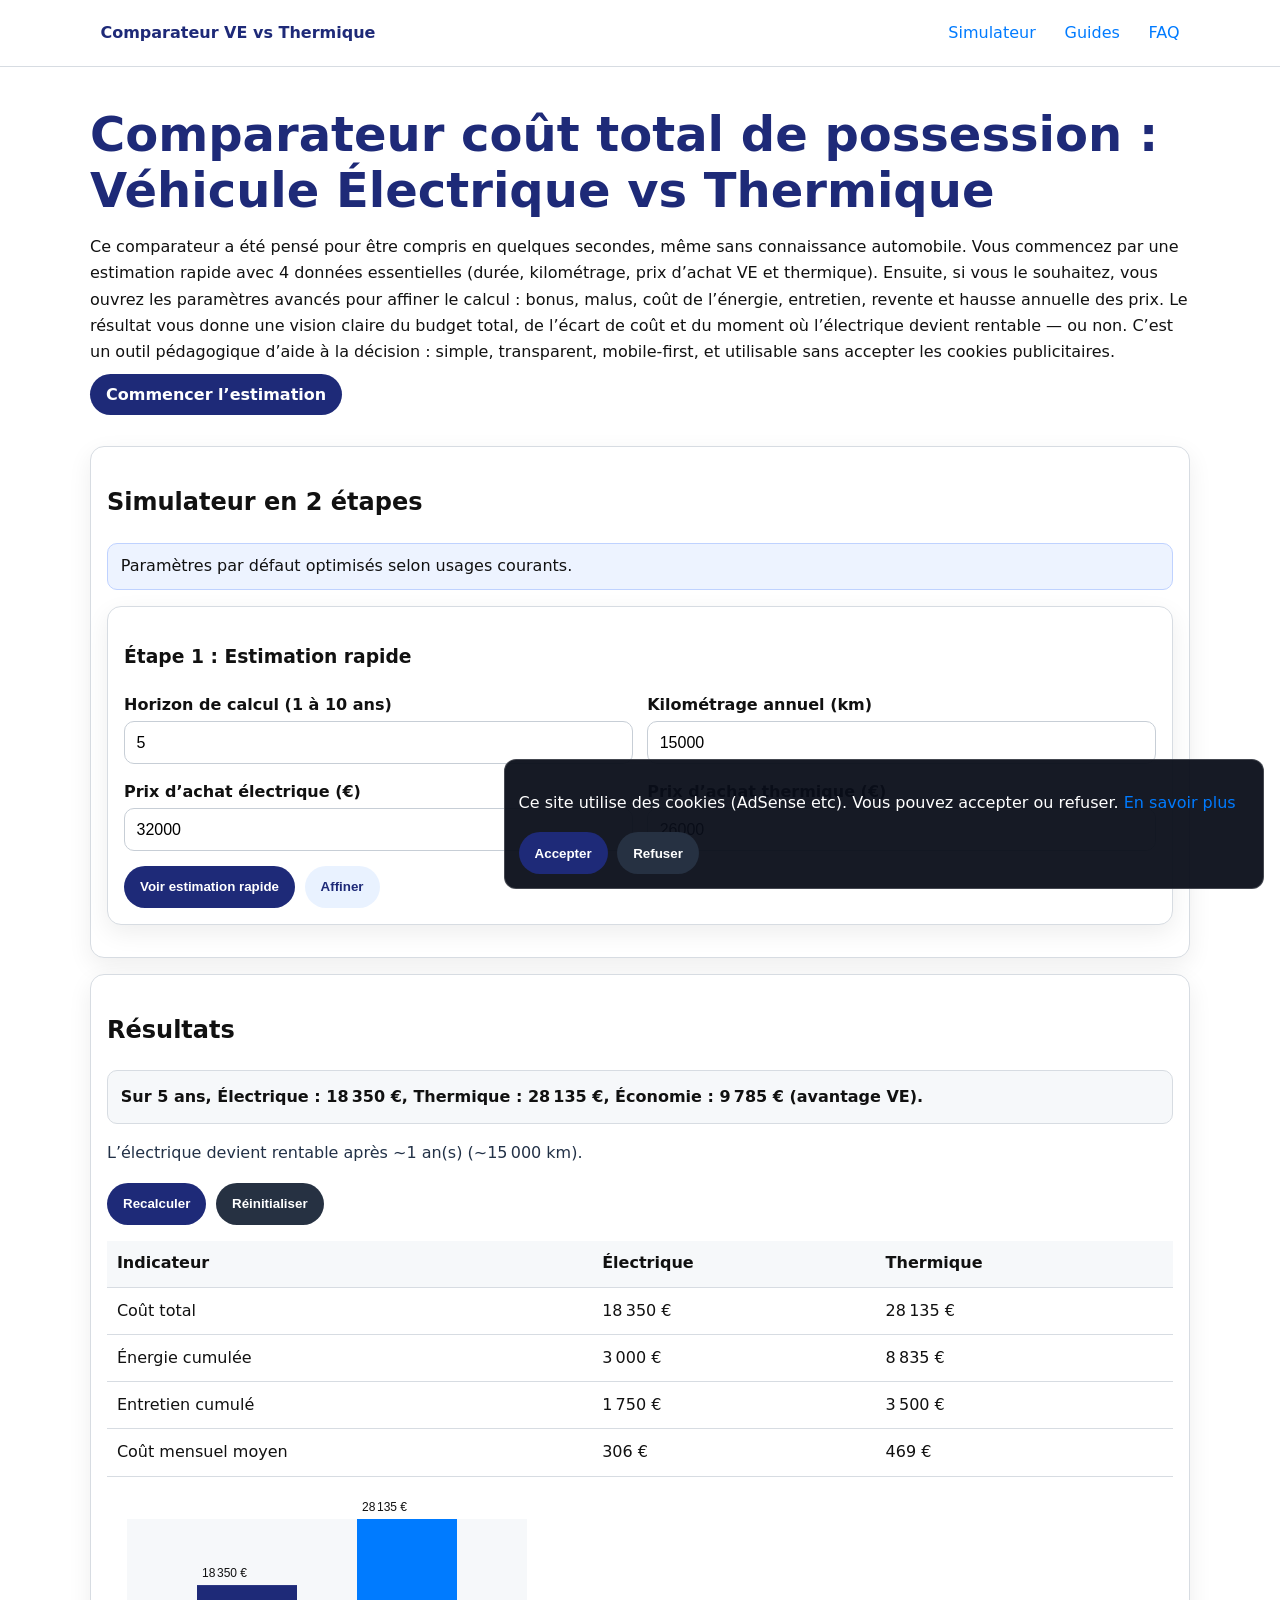
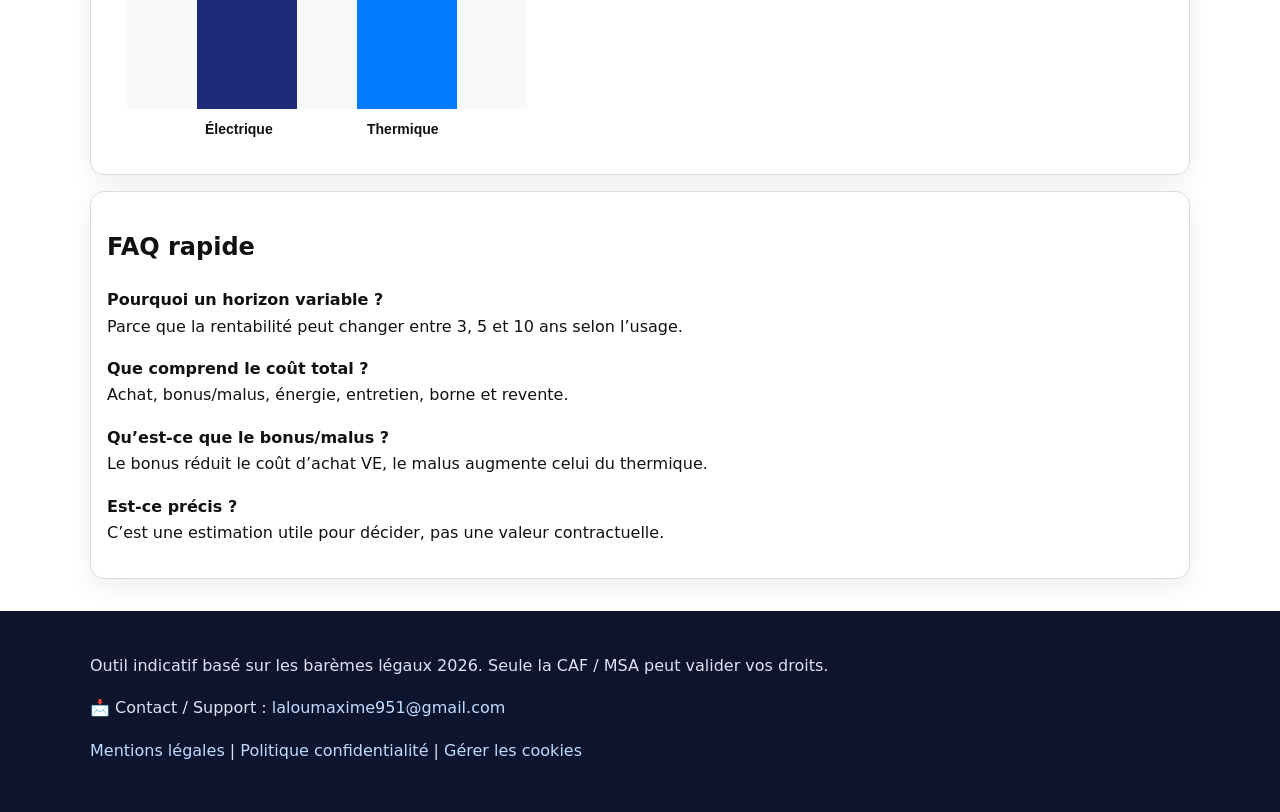
==== commit b5865458: "Merge branch 'main' into codex/modernize-static-vehicle-comparison-site-bx0qi9" ====
--- a/index.html
+++ b/index.html
@@ -23,7 +23,6 @@
         <li><a href="#simulateur">Simulateur</a></li>
         <li><a href="pages/bonus-ecologique.html">Guides</a></li>
         <li><a href="pages/faq.html">FAQ</a></li>
-        <li><a href="pages/a-propos.html">À propos</a></li>
       </ul>
     </nav>
   </div>
--- a/assets/styles.css
+++ b/assets/styles.css
@@ -27,6 +27,7 @@
   z-index: 20;
   background: rgba(255,255,255,.96);
   border-bottom: 1px solid var(--border);
+  backdrop-filter: blur(8px);
 }
 
 .nav {
